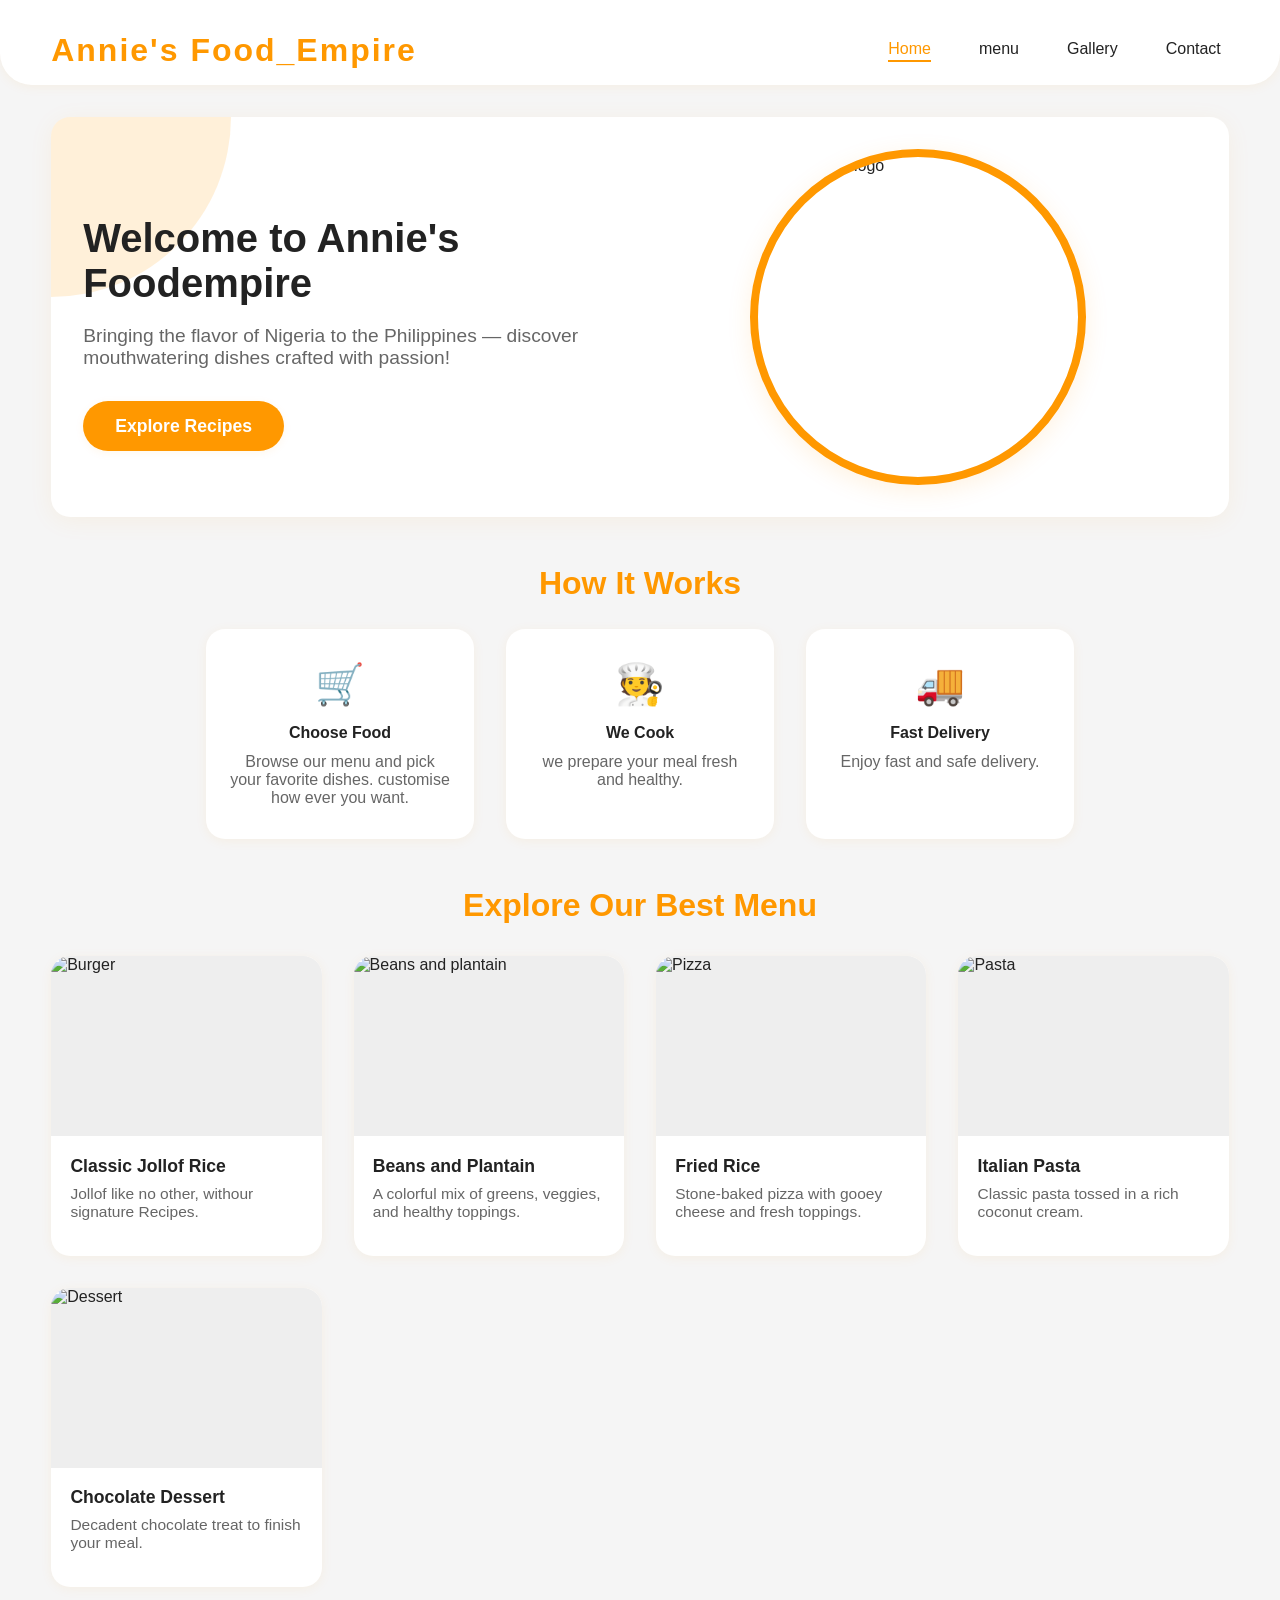
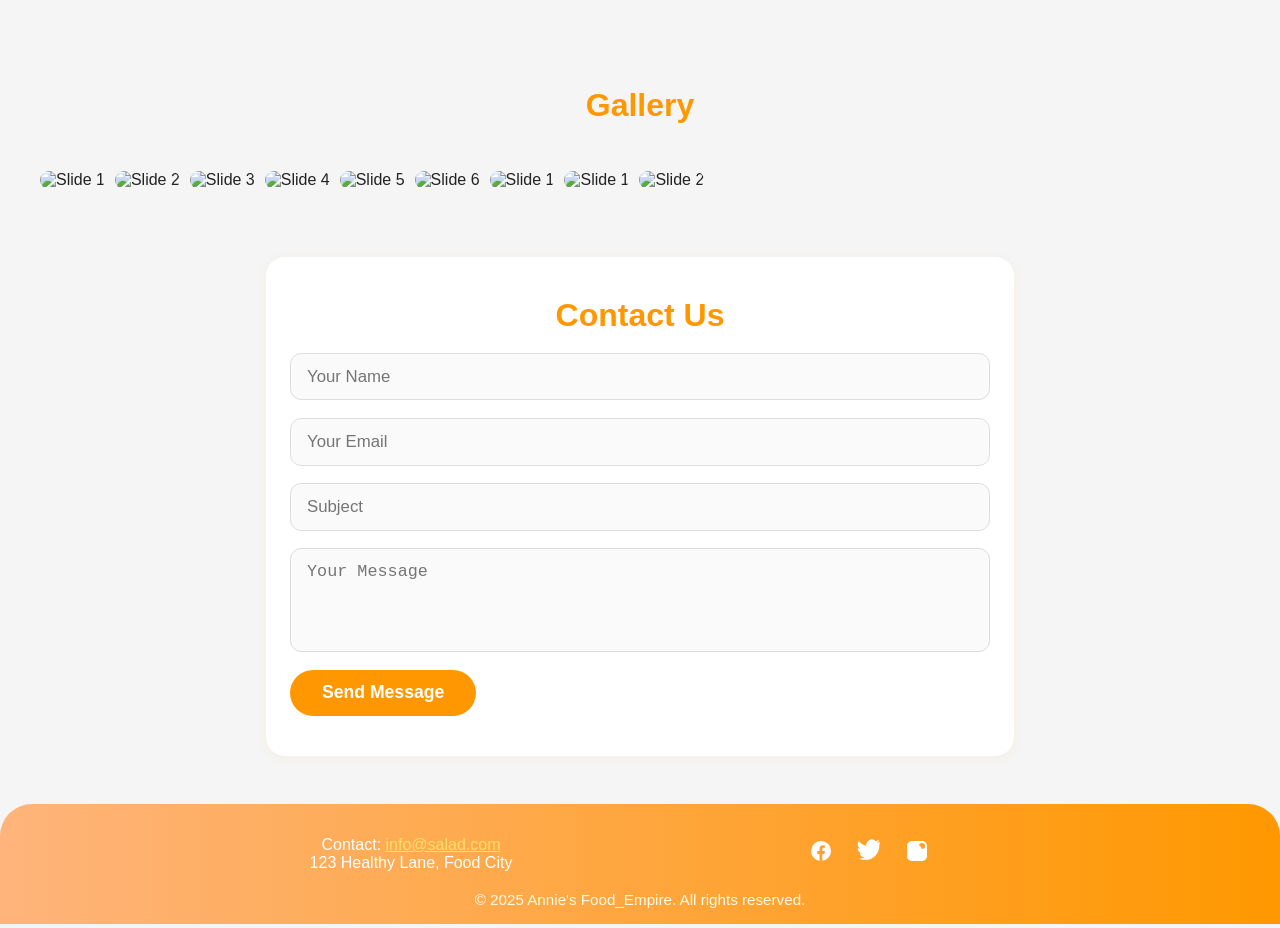
==== index.html @ bdb3d62c "Update and rename Anny.html to index.html" ====
<!DOCTYPE html>
<html lang="en">
<head>
  <meta charset="UTF-8" />
  <meta name="viewport" content="width=device-width, initial-scale=1" />
  <title>Annie's food_Empire</title>
  <link rel="stylesheet" href="Anny.css">
  <link rel="icon" href="../../Assets/Images/food-logo.png">
</head>
<body>
  <header>
    <div class="logo" >Annie's Food_Empire</div>
    <nav>
      <a href="#home" class="active">Home</a>
      <a href="#menu">menu</a>
      <a href="#gallery">Gallery</a>
      <a href="#contact">Contact</a>
    </nav>
  </header>
  <section class="hero" id="home">
    <div class="decor"></div>
    <div class="hero-text">
      <h1>Welcome to Annie's Foodempire</h1>
      <p>Bringing the flavor of Nigeria to the Philippines — discover mouthwatering dishes crafted with passion!</p>
      <button class="hero-btn" id="orderNowBtn">Explore Recipes</button>
    </div>
    <div class="hero-img">
      <img src="../../../../Pictures/Anny-hero.jpg" alt="Annie'food logo" />
    </div>
  </section>


  <!-- How it works -->
  <section class="steps-section" id="how">
    <div class="steps-title">How It Works</div>
    <div class="steps">
      <div class="step">
        <div class="step-icon">🛒</div>
        <div class="step-title">Choose Food</div>
        <div class="step-desc">Browse our menu and pick your favorite dishes. customise how ever you want.</div>
      </div>
      <div class="step">
        <div class="step-icon">🧑‍🍳</div>
        <div class="step-title">We Cook</div>
        <div class="step-desc">we prepare your meal fresh and healthy.</div>
      </div>
      <div class="step">
        <div class="step-icon">🚚</div>
        <div class="step-title">Fast Delivery</div>
        <div class="step-desc">Enjoy fast and safe delivery.</div>
      </div>
    </div>
  </section>
  <!-- how it works end -->

  <!-- Menu -->
  <section class="menu-section" id="menu">
    <div class="menu-title">Explore Our Best Menu</div>
    <div class="menu-grid">
      <div class="menu-card">
        <img class="menu-img" src="../../../../Pictures/rice.jpg" alt="Burger" />
        <div class="menu-content">
          <div class="menu-name">Classic Jollof Rice</div>
          <div class="menu-desc">Jollof like no other, withour signature Recipes.</div>
        </div>
      </div>
      <div class="menu-card">
        <img class="menu-img" src="../../../../Pictures/beans.jpg" alt="Beans and plantain" />
        <div class="menu-content">
          <div class="menu-name">Beans and Plantain</div>
          <div class="menu-desc">A colorful mix of greens, veggies, and healthy toppings.</div>
        </div>
      </div>
      <div class="menu-card">
        <img class="menu-img" src="../../../../Pictures/fried-rice.jpg" alt="Pizza" />
        <div class="menu-content">
          <div class="menu-name">Fried Rice</div>
          <div class="menu-desc">Stone-baked pizza with gooey cheese and fresh toppings.</div>
        </div>
      </div>
      <div class="menu-card">
        <img class="menu-img" src="../../../../Pictures/spag.jpg" alt="Pasta" />
        <div class="menu-content">
          <div class="menu-name">Italian Pasta</div>
          <div class="menu-desc">Classic pasta tossed in a rich coconut cream.</div>
        </div>
      </div>
      <div class="menu-card">
        <img class="menu-img" src="../../../../Pictures/cake.jpg" alt="Dessert" />
        <div class="menu-content">
          <div class="menu-name">Chocolate Dessert</div>
          <div class="menu-desc">Decadent chocolate treat to finish your meal.</div>
        </div>
      </div>
    </div>
  </section>
  <!-- Menu Ends -->

   <!-- Gallery -->
<section id="gallery" class="gallery1"> 
  <h2>Gallery</h2>  
    <div class="gallery-section">
      <div class="gallery-container">
        <div class="gallery-track">
          <div class="slide2"><img src="../../../../Pictures/fried-rice.jpg" alt="Slide 1" /></div>
          <div class="slide2"><img src="../../../../Pictures/spag.jpg" alt="Slide 2" /></div>
          <div class="slide2"><img src="../../../../Pictures/beans.jpg" alt="Slide 3" /></div>
          <div class="slide2"><img src="../../../../Pictures/spag2.jpg" alt="Slide 4" /></div>
          <div class="slide2"><img src="../../../../Pictures/rice.jpg" alt="Slide 5" /></div>
          <div class="slide2"><img src="../../../../Pictures/cake.jpg" alt="Slide 6" /></div>
          <div class="slide2"><img src="../../../../Pictures/rice2.jpg" alt="Slide 1" /></div>
          <div class="slide2"><img src="../../../../Pictures/fried-rice.jpg" alt="Slide 1" /></div>
          <div class="slide2"><img src="../../../../Pictures/spag.jpg" alt="Slide 2" /></div>
        </div>
      </div> 
    </div>
</section>
<!-- Gallery Ends -->

  <!-- Contact -->
  <section class="contact-section" id="contact">
    <div class="contact-title">Contact Us</div>
    <form class="contact-form" id="contactForm">
      <input type="text" name="name" placeholder="Your Name" required />
      <input type="email" name="email" placeholder="Your Email" required />
      <input type="text" name="subject" placeholder="Subject" required />
      <textarea name="message" placeholder="Your Message" rows="4" required></textarea>
      <button type="submit">Send Message</button>
      <div class="contact-success" id="contactSuccess">Thank you! Your message has been sent.</div>
    </form>
  </section>
  <!-- contact Ends -->

  <!-- Footer -->
  <footer>
    <div class="footer-container">
      <div class="footer-info">
        <div>Contact: <a href="mailto:info@salad.com" style="color:#ffe066;text-decoration:underline;">info@salad.com</a></div>
        <div>123 Healthy Lane, Food City</div>
      </div>
      <div class="footer-social">
        <a href="#" aria-label="Facebook">
          <svg width="24" height="24" fill="currentColor"><path d="M22 12a10 10 0 1 0-11.5 9.87v-6.98h-2.3v-2.9h2.3v-2.2c0-2.27 1.35-3.53 3.42-3.53.99 0 2.02.18 2.02.18v2.22h-1.14c-1.12 0-1.47.7-1.47 1.42v1.9h2.5l-.4 2.9h-2.1v6.98A10 10 0 0 0 22 12z"/></svg>
        </a>
        <a href="#" aria-label="Twitter">
          <svg width="24" height="24" fill="currentColor"><path d="M23 3a10.9 10.9 0 0 1-3.14.86 5.48 5.48 0 0 0 2.4-3.02 10.8 10.8 0 0 1-3.44 1.3 5.42 5.42 0 0 0-9.3 4.94A15.37 15.37 0 0 1 1.64 2.16 5.42 5.42 0 0 0 3.17 9.7a5.39 5.39 0 0 1-2.45-.68v.07a5.42 5.42 0 0 0 4.35 5.31 5.5 5.5 0 0 1-2.44.09 5.43 5.43 0 0 0 5.07 3.76A10.87 10.87 0 0 1 1 19.54 15.35 15.35 0 0 0 8.29 21c9.05 0 14-7.5 14-14v-.64A10.06 10.06 0 0 0 23 3z"/></svg>
        </a>
        <a href="#" aria-label="Instagram">
          <svg width="24" height="24" fill="currentColor"><path d="M7 2C4.243 2 2 4.243 2 7v10c0 2.757 2.243 5 5 5h10c2.757 0 5-2.243 5-5V7c0-2.757-2.243-5-5-5H7zm10 2a3 3 0 1 1 0 6 3 3 0 0 1 0-6zm-5 2a5 5 0 1 0 0 10 5 5 0 0 0 0-10zm0 2a3 3 0 1 1 0 6 3 3 0 0 1 0-6z"/></svg>
        </a>
      </div>
    </div>
    <div class="footer-copyright">
      &copy; 2025 Annie's Food_Empire. All rights reserved.
    </div>
  </footer>
  <!-- Footer Ends -->
  <button id="scrollTopBtn" title="Scroll to Top">&#8679;</button>
  <script>
    // Smooth scroll for nav links
    document.querySelectorAll('nav a').forEach(link => {
      link.addEventListener('click', function(e) {
        const href = link.getAttribute('href');
        if (href.startsWith('#')) {
          e.preventDefault();
          document.querySelectorAll('nav a').forEach(a => a.classList.remove('active'));
          link.classList.add('active');
          const target = document.querySelector(href);
          if (target) {
            target.scrollIntoView({ behavior: 'smooth' });
          }
        }
      });
    });
    // Hero button scroll to menu
    document.getElementById('orderNowBtn').addEventListener('click', function() {
      document.getElementById('menu').scrollIntoView({ behavior: 'smooth' });
    });
    // Contact form interactivity
    document.getElementById('contactForm').addEventListener('submit', function(e) {
      e.preventDefault();
      document.getElementById('contactSuccess').style.display = 'block';
      setTimeout(() => {
        document.getElementById('contactSuccess').style.display = 'none';
        document.getElementById('contactForm').reset();
      }, 3000);
    });
    // Scroll to top button
    const scrollBtn = document.getElementById('scrollTopBtn');
    window.addEventListener('scroll', function() {
      if (window.scrollY > 400) {
        scrollBtn.style.display = 'block';
      } else {
        scrollBtn.style.display = 'none';
      }
    });
    scrollBtn.addEventListener('click', function() {
      window.scrollTo({ top: 0, behavior: 'smooth' });
    });
  </script>
</body>
</html>
---- Anny.css ----
:root {
      --primary: #ff9800;
      --secondary: #fff;
      --accent: #f5f5f5;
      --text: #222;
      --radius: 1.2rem;
      --shadow: 0 2px 12px rgba(255,152,0,0.07);
    }
    body {
      margin: 0;
      font-family: 'Segoe UI', Arial, sans-serif;
      background: var(--accent);
      color: var(--text);
    }
    header {
      background: var(--secondary);
      display: flex;
      align-items: center;
      justify-content: space-between;
      padding: 2rem 4vw 1rem 4vw;
      border-bottom-left-radius: 2rem;
      border-bottom-right-radius: 2rem;
      box-shadow: var(--shadow);
      position: sticky;
      top: 0;
      z-index: 10;
    }
    .logo {
      font-size: 2rem;
      font-weight: bold;
      color: var(--primary);
      letter-spacing: 2px;
    }
    nav {
      display: flex;
      gap: 2rem;
    }
    nav a {
      text-decoration: none;
      color: var(--text);
      font-weight: 500;
      transition: color 0.2s;
      position: relative;
      padding: 0.2rem 0.5rem;
    }
    nav a:after {
      content: '';
      display: block;
      height: 2px;
      background: var(--primary);
      width: 0;
      transition: width 0.3s;
      margin-top: 2px;
    }
    nav a:hover,
    nav a.active {
      color: var(--primary);
    }
    nav a:hover:after,
    nav a.active:after {
      width: 100%;
    }
    .hero {
      display: flex;
      flex-wrap: wrap;
      align-items: center;
      justify-content: space-between;
      background: var(--secondary);
      margin: 2rem 4vw;
      border-radius: var(--radius);
      box-shadow: 0 4px 24px rgba(255,152,0,0.07);
      padding: 2rem;
      position: relative;
      overflow: hidden;
    }
    .hero-text {
      flex: 1 1 320px;
      z-index: 1;
    }
    .hero-text h1 {
      font-size: 2.5rem;
      margin-bottom: 1rem;
      font-weight: bold;
    }
    .hero-text p {
      font-size: 1.2rem;
      margin-bottom: 2rem;
      color: #666;
    }
    .hero-btn {
      background: var(--primary);
      color: var(--secondary);
      padding: 0.9rem 2rem;
      border: none;
      border-radius: 2rem;
      font-size: 1.1rem;
      font-weight: 600;
      cursor: pointer;
      box-shadow: 0 2px 8px rgba(255,152,0,0.08);
      transition: background 0.2s;
    }
    .hero-btn:hover {
      background: #e68900;
    }
    .hero-img {
      flex: 1 1 320px;
      display: flex;
      justify-content: center;
      align-items: center;
      position: relative;
      z-index: 1;
    }
    .hero-img img {
      width: 320px;
      height: 320px;
      object-fit: cover;
      border-radius: 50%;
      border: 8px solid var(--primary);
      box-shadow: 0 6px 24px rgba(255,152,0,0.12);
      background: #fff;
    }
    .decor {
      position: absolute;
      top: 0;
      left: 0;
      width: 180px;
      height: 180px;
      background: var(--primary);
      border-bottom-right-radius: 100%;
      z-index: 0;
      opacity: 0.15;
    }
    /* How It Works */
    .steps-section {
      margin: 3rem 4vw 2rem 4vw;
      text-align: center;
    }
    .steps-title {
      font-size: 2rem;
      margin-bottom: 1.7rem;
      color: var(--primary);
      font-weight: 700;
    }
    .steps {
      display: flex;
      justify-content: center;
      gap: 2rem;
      flex-wrap: wrap;
    }
    .step {
      background: var(--secondary);
      border-radius: var(--radius);
      box-shadow: var(--shadow);
      padding: 2rem 1.5rem;
      width: 220px;
      min-width: 180px;
      display: flex;
      flex-direction: column;
      align-items: center;
      transition: transform 0.2s;
    }
    .step:hover {
      transform: translateY(-8px) scale(1.04);
      box-shadow: 0 6px 24px rgba(255,152,0,0.18);
    }
    .step-icon {
      font-size: 2.5rem;
      color: var(--primary);
      margin-bottom: 1rem;
    }
    .step-title {
      font-weight: 600;
      margin-bottom: 0.7rem;
    }
    .step-desc {
      color: #666;
      font-size: 1rem;
    }
    /* Menu Section */
    .menu-section {
      margin: 3rem 4vw;
    }
    .menu-title {
      font-size: 2rem;
      color: var(--primary);
      font-weight: 700;
      margin-bottom: 2rem;
      text-align: center;
    }
    .menu-grid {
      display: grid;
      grid-template-columns: repeat(auto-fit, minmax(240px, 1fr));
      gap: 2rem;
    }
    .menu-card {
      background: var(--secondary);
      border-radius: var(--radius);
      box-shadow: var(--shadow);
      overflow: hidden;
      display: flex;
      flex-direction: column;
      transition: transform 0.2s, box-shadow 0.2s;
      cursor: pointer;
      position: relative;
    }
    .menu-card:hover {
      transform: translateY(-8px) scale(1.03);
      box-shadow: 0 6px 32px rgba(255,152,0,0.18);
    }
    .menu-img {
      width: 100%;
      height: 180px;
      object-fit: cover;
      background: #eee;
      transition: filter 0.3s;
    }
    .menu-card:hover .menu-img {
      filter: brightness(0.92) saturate(1.2);
    }
    .menu-content {
      padding: 1.2rem;
      flex: 1;
      display: flex;
      flex-direction: column;
      justify-content: space-between;
    }
    .menu-name {
      font-weight: 600;
      margin-bottom: 0.5rem;
      font-size: 1.1rem;
    }
    .menu-desc {
      color: #666;
      font-size: 0.97rem;
      margin-bottom: 1rem;
    }
    /* Gallery */

.gallery1{
  margin-top: 100px;
}
.gallery1 h2 {
  text-align: center;
  font-weight: 600px;
  font-size: 2em;
  color: var(--primary);
}
.gallery-section {
  width: 100%;
  display: flex;
  justify-content: center;
  padding: 20px;
  box-sizing: border-box;
}

.gallery-container {
  width: 1200px;
  max-width: 100%;
  overflow: hidden;
  position: relative;
}

.gallery-track {
  display: flex;
  width: max-content;
  animation: scroll 10s linear infinite;
  gap: 10px;
}

.slide2 {
  flex: 0 0 auto;
}

.slide2 img {
  width: 400px;
  height: 300px;
  object-fit: cover;
  border-radius: 10px;
}


@media (max-width: 1220px) {
  .slide2 img {
    width: 33.33vw;
  }
}

@media (max-width: 768px) {
  .slide2 img {
    width: 80vw;
  }
}


@keyframes scroll {
  0% {
    transform: translateX(0);
  }
  100% {
    transform: translateX(-1000px); 
  }
}


    /* Contact Section */
    .contact-section {
      margin: 3rem 4vw;
      background: var(--secondary);
      border-radius: var(--radius);
      box-shadow: var(--shadow);
      padding: 2.5rem 1.5rem;
      max-width: 700px;
      margin-left: auto;
      margin-right: auto;
    }
    .contact-title {
      font-size: 2rem;
      color: var(--primary);
      font-weight: 700;
      margin-bottom: 1.2rem;
      text-align: center;
    }
    .contact-form {
      display: flex;
      flex-direction: column;
      gap: 1.1rem;
    }
    .contact-form input,
    .contact-form textarea {
      padding: 0.8rem 1rem;
      border: 1px solid #ddd;
      border-radius: 0.7rem;
      font-size: 1.05rem;
      background: #fafafa;
      transition: border 0.2s;
      resize: none;
    }
    .contact-form input:focus,
    .contact-form textarea:focus {
      outline: none;
      border: 1.5px solid var(--primary);
      background: #fff;
    }
    .contact-form button {
      background: var(--primary);
      color: var(--secondary);
      border: none;
      border-radius: 2rem;
      padding: 0.8rem 2rem;
      font-size: 1.1rem;
      font-weight: 600;
      cursor: pointer;
      align-self: flex-start;
      transition: background 0.2s;
    }
    .contact-form button:hover {
      background: #e68900;
    }
    .contact-success {
      color: #388e3c;
      background: #e8f5e9;
      border-radius: 0.6rem;
      padding: 0.7rem 1rem;
      margin-top: 0.5rem;
      display: none;
    }
    /* Footer */
    footer {
      background: linear-gradient(90deg, #feb47b, #ff9800);
      color: white;
      padding: 2rem 1rem 1rem 1rem;
      text-align: center;
      border-top-left-radius: 2rem;
      border-top-right-radius: 2rem;
      margin-top: 3rem;
    }
    .footer-container {
      max-width: 900px;
      margin: 0 auto;
      display: flex;
      flex-wrap: wrap;
      justify-content: space-between;
      align-items: center;
      gap: 1rem;
    }
    .footer-info {
      flex: 1 1 300px;
      font-size: 1rem;
    }
    .footer-social {
      flex: 1 1 300px;
      display: flex;
      justify-content: center;
      gap: 1.5rem;
    }
    .footer-social a {
      color: white;
      font-size: 1.7rem;
      transition: color 0.3s;
      text-decoration: none;
      display: inline-block;
    }
    .footer-social a:hover,
    .footer-social a:focus {
      color: #ffe066;
    }
    .footer-copyright {
      margin-top: 1.2rem;
      font-size: 0.95rem;
      color: #fffbe7;
    }
    /* Scroll to top button */
    #scrollTopBtn {
      display: none;
      position: fixed;
      bottom: 32px;
      right: 32px;
      z-index: 100;
      background: var(--primary);
      color: #fff;
      border: none;
      border-radius: 50%;
      width: 48px;
      height: 48px;
      font-size: 2rem;
      cursor: pointer;
      box-shadow: 0 2px 10px rgba(255,152,0,0.18);
      transition: background 0.2s;
    }
    #scrollTopBtn:hover {
      background: #e68900;
    }
    /* Responsive */
    @media (max-width: 900px) {
      .hero {
        flex-direction: column;
        gap: 2rem;
        padding: 2rem 1rem;
      }
      .hero-img img {
        width: 220px;
        height: 220px;
      }
      .steps {
        flex-direction: column;
        gap: 1.5rem;
      }
      .footer-container {
        flex-direction: column;
        gap: 1rem;
      }
    }
    @media (max-width: 600px) {
      header {
        flex-direction: column;
        gap: 1rem;
        padding: 1.5rem 1rem 1rem 1rem;
      }
      .menu-grid {
        grid-template-columns: 1fr;
      }
      .hero-text h1 {
        font-size: 2rem;
      }
      .steps-title, .menu-title, .contact-title {
        font-size: 1.3rem;
      }
    }
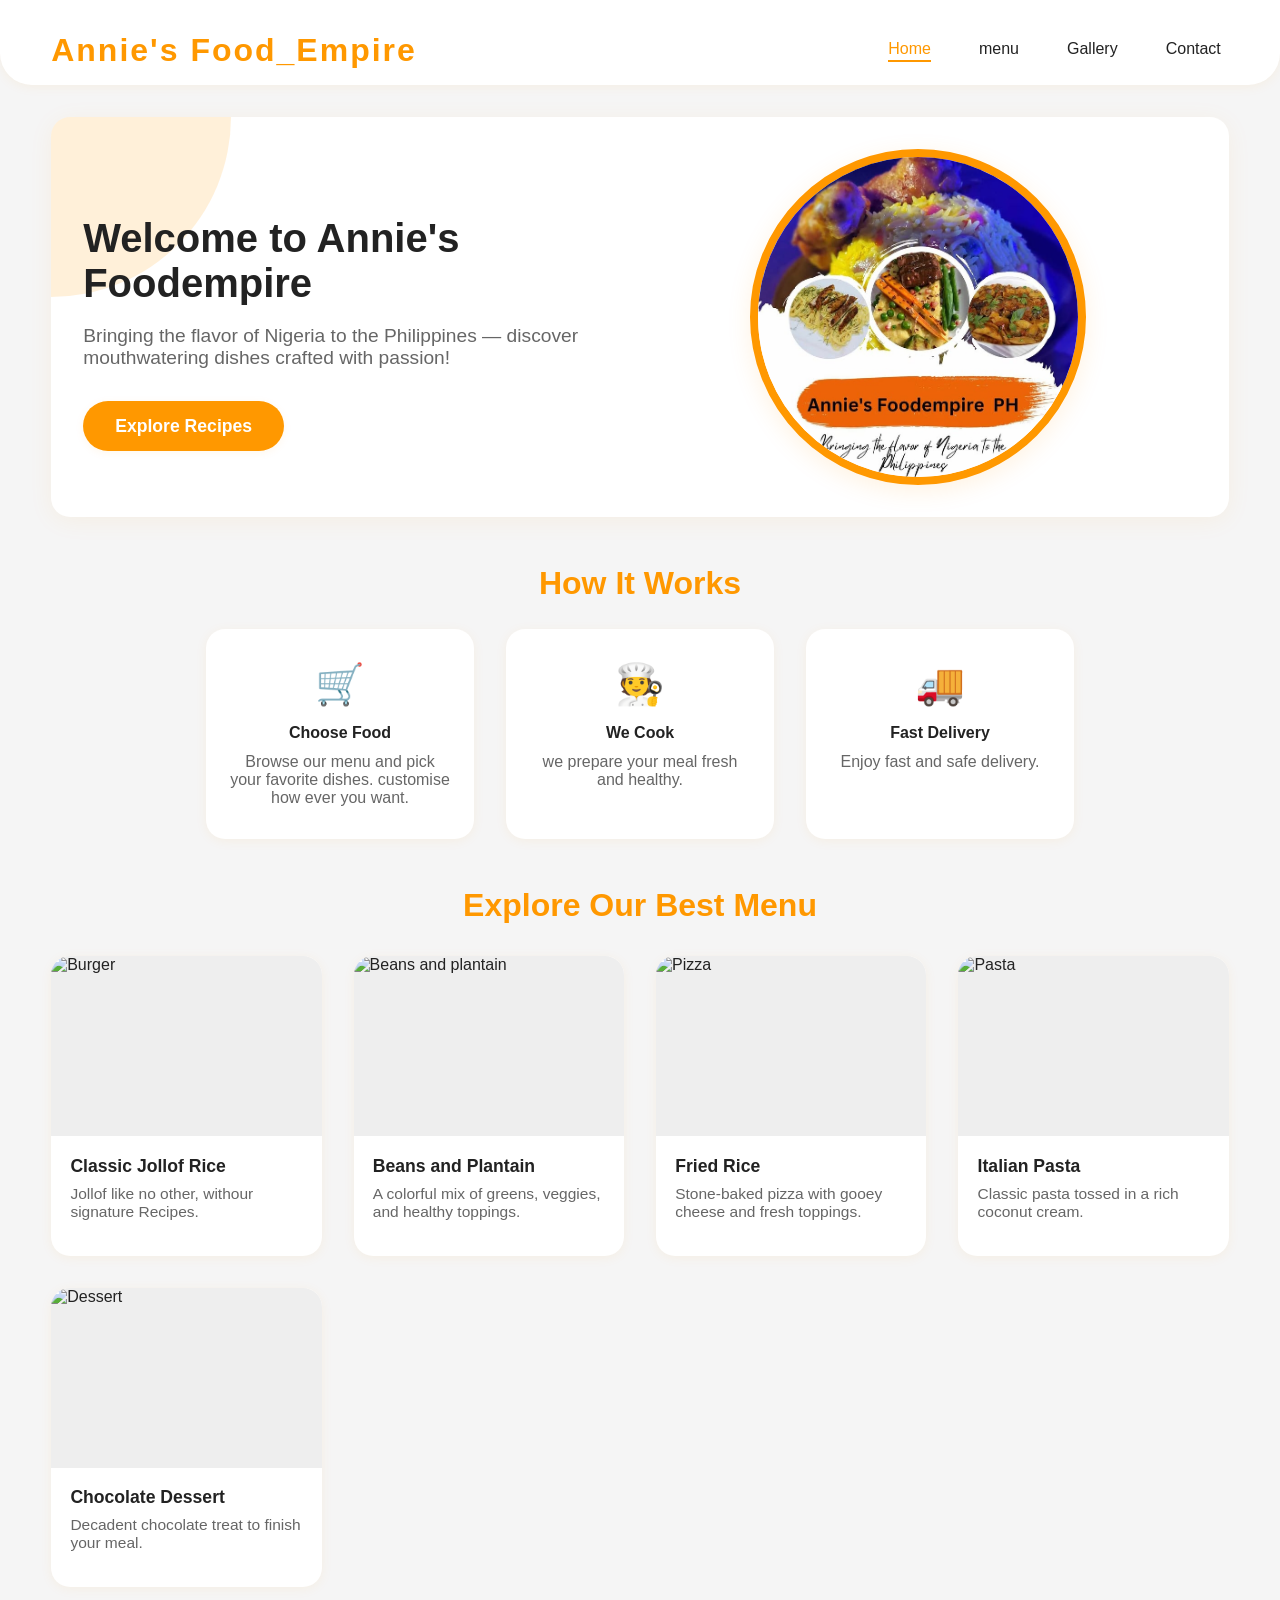
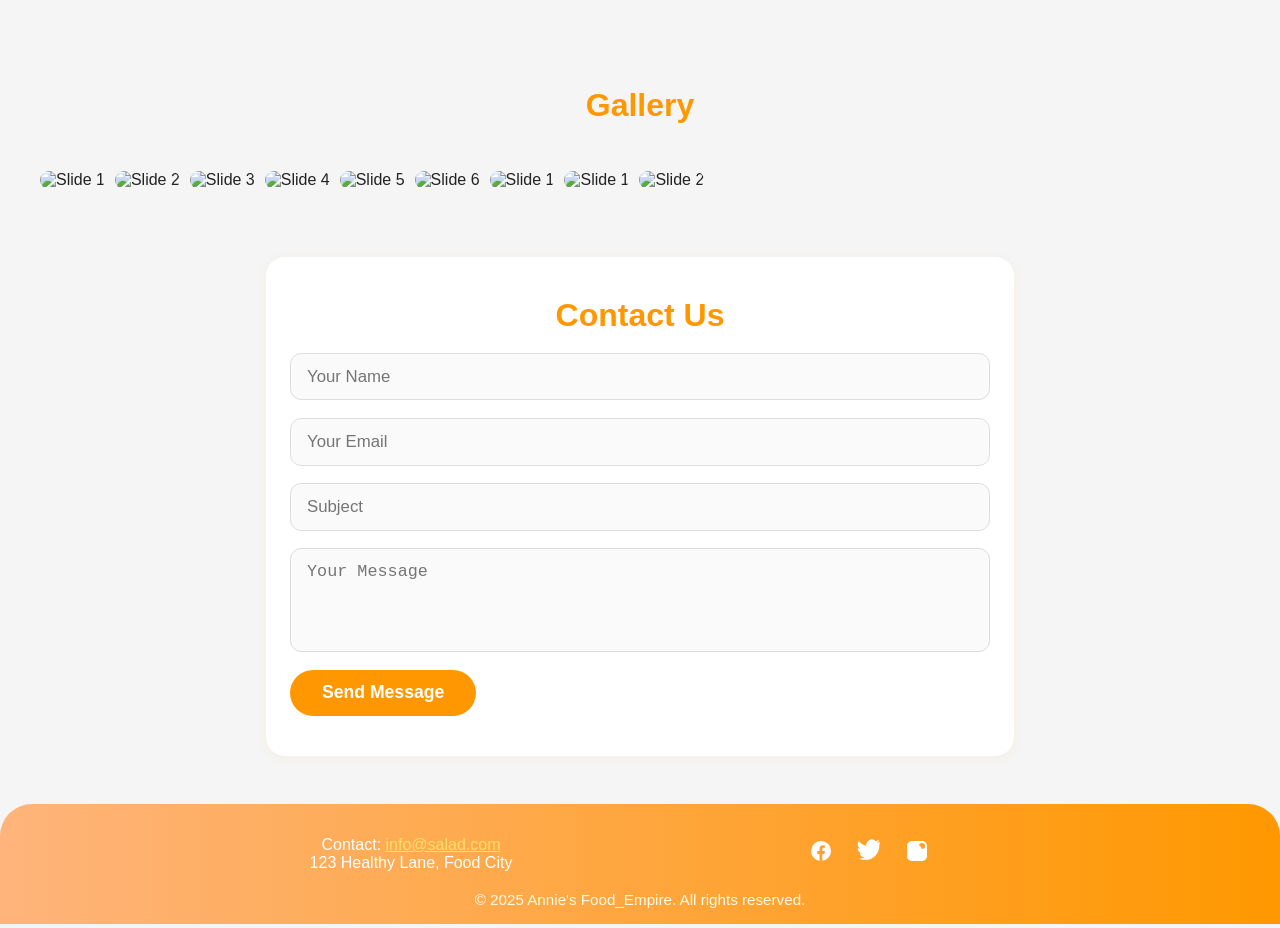
==== commit df5ee15b: "Update index.html" ====
--- a/index.html
+++ b/index.html
@@ -25,7 +25,7 @@
       <button class="hero-btn" id="orderNowBtn">Explore Recipes</button>
     </div>
     <div class="hero-img">
-      <img src="../../../../Pictures/Anny-hero.jpg" alt="Annie'food logo" />
+      <img src="./Anny-hero.jpg" alt="Annie'food logo" />
     </div>
   </section>
 
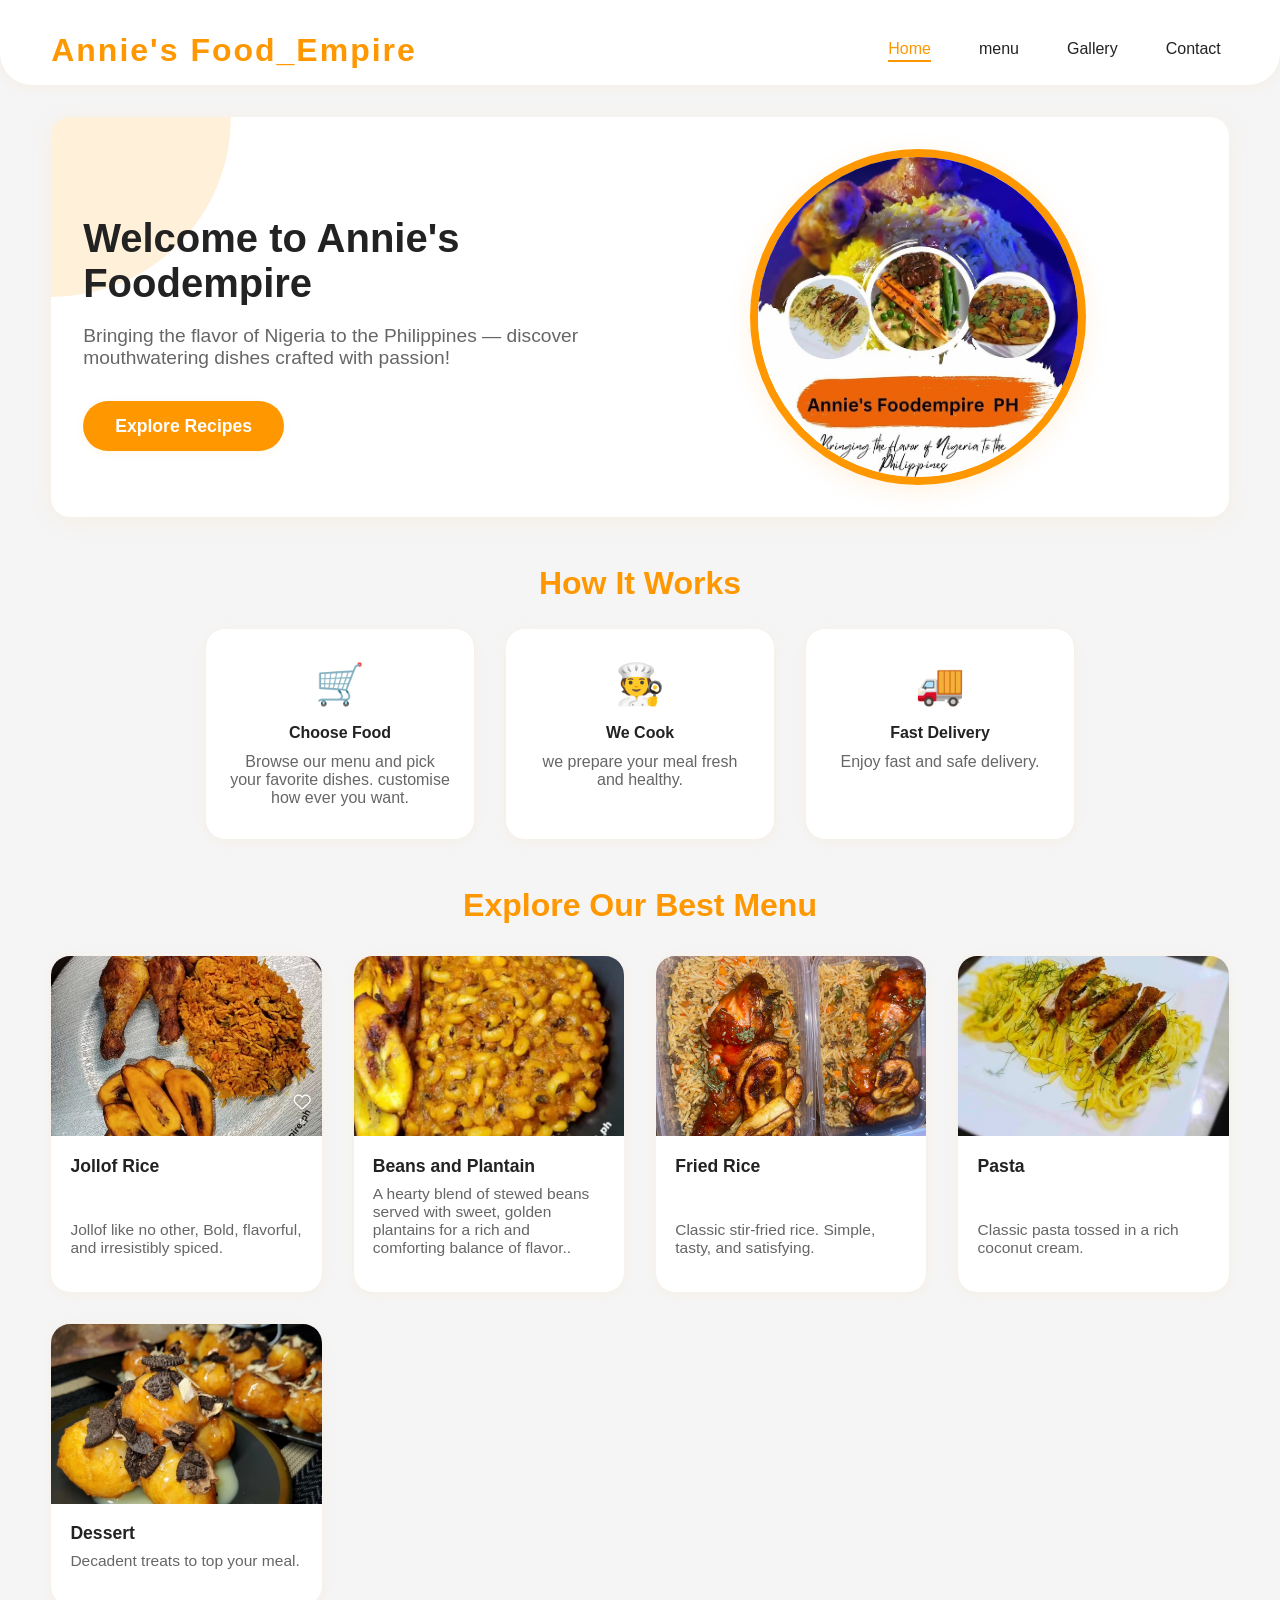
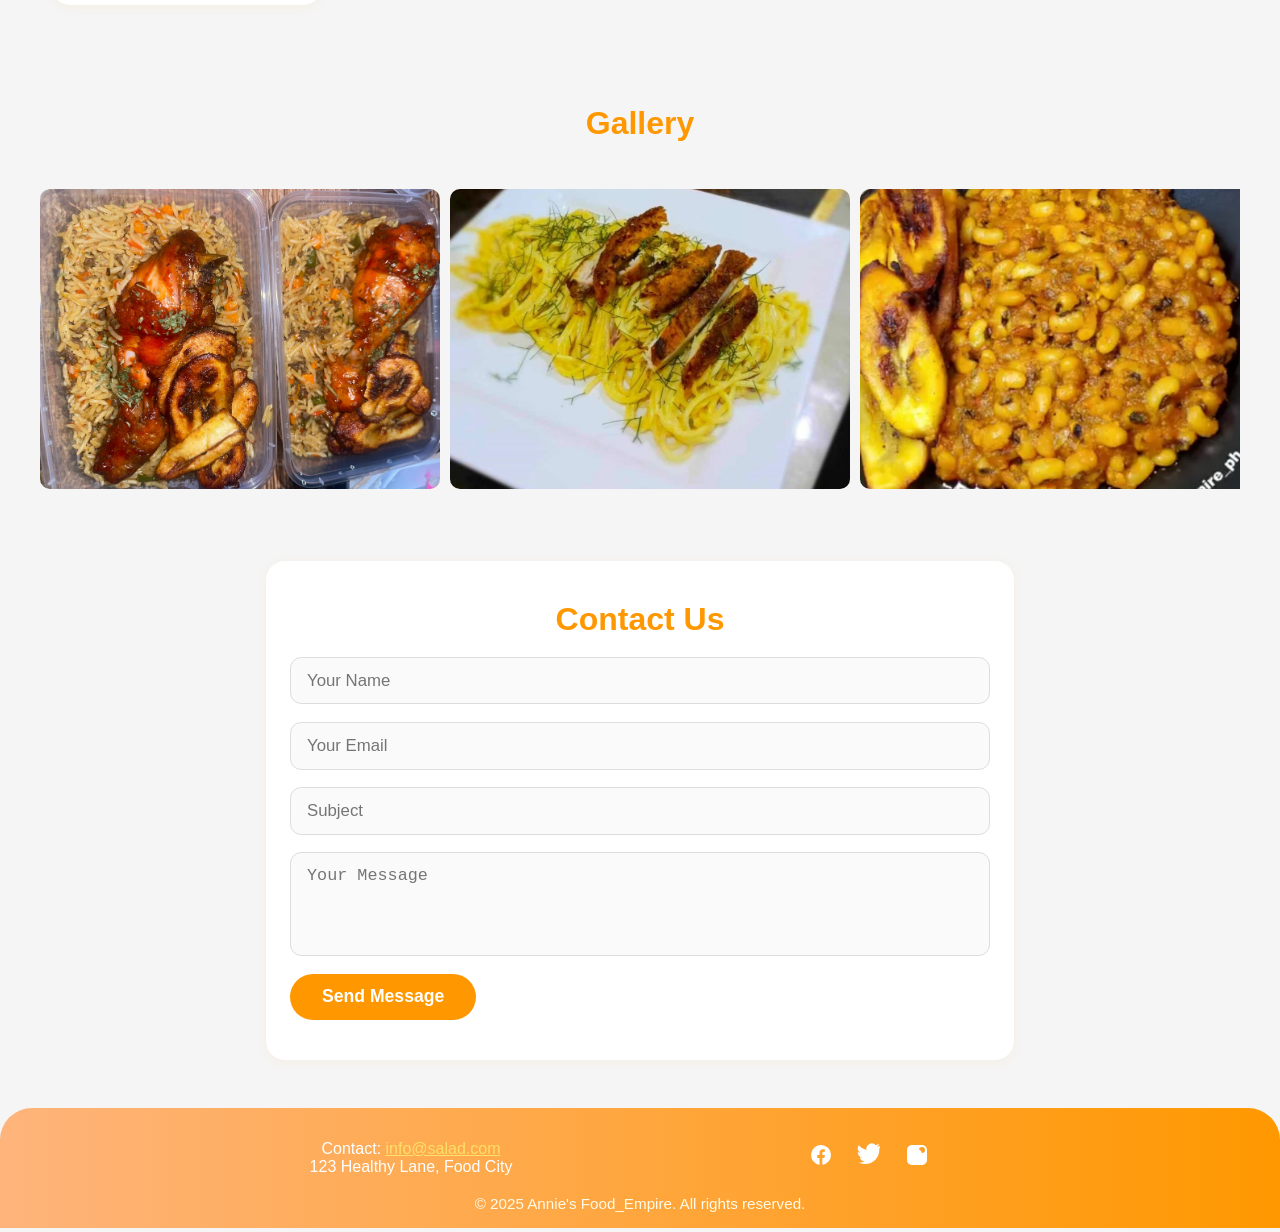
==== commit 3ebe20f6: "Update index.html" ====
--- a/index.html
+++ b/index.html
@@ -58,38 +58,38 @@
     <div class="menu-title">Explore Our Best Menu</div>
     <div class="menu-grid">
       <div class="menu-card">
-        <img class="menu-img" src="../../../../Pictures/rice.jpg" alt="Burger" />
-        <div class="menu-content">
-          <div class="menu-name">Classic Jollof Rice</div>
-          <div class="menu-desc">Jollof like no other, withour signature Recipes.</div>
-        </div>
-      </div>
-      <div class="menu-card">
-        <img class="menu-img" src="../../../../Pictures/beans.jpg" alt="Beans and plantain" />
+        <img class="menu-img" src="./rice.jpg" alt="Burger" />
+        <div class="menu-content">
+          <div class="menu-name">Jollof Rice</div>
+          <div class="menu-desc">Jollof like no other, Bold, flavorful, and irresistibly spiced.</div>
+        </div>
+      </div>
+      <div class="menu-card">
+        <img class="menu-img" src="./beans.jpg" alt="Beans and plantain" />
         <div class="menu-content">
           <div class="menu-name">Beans and Plantain</div>
-          <div class="menu-desc">A colorful mix of greens, veggies, and healthy toppings.</div>
-        </div>
-      </div>
-      <div class="menu-card">
-        <img class="menu-img" src="../../../../Pictures/fried-rice.jpg" alt="Pizza" />
+          <div class="menu-desc">A hearty blend of stewed beans served with sweet, golden plantains for a rich and comforting balance of flavor..</div>
+        </div>
+      </div>
+      <div class="menu-card">
+        <img class="menu-img" src="./fried-rice.jpg" alt="Pizza" />
         <div class="menu-content">
           <div class="menu-name">Fried Rice</div>
-          <div class="menu-desc">Stone-baked pizza with gooey cheese and fresh toppings.</div>
-        </div>
-      </div>
-      <div class="menu-card">
-        <img class="menu-img" src="../../../../Pictures/spag.jpg" alt="Pasta" />
-        <div class="menu-content">
-          <div class="menu-name">Italian Pasta</div>
+          <div class="menu-desc"> Classic stir-fried rice. Simple, tasty, and satisfying.</div>
+        </div>
+      </div>
+      <div class="menu-card">
+        <img class="menu-img" src="./spag.jpg" alt="Pasta" />
+        <div class="menu-content">
+          <div class="menu-name">Pasta</div>
           <div class="menu-desc">Classic pasta tossed in a rich coconut cream.</div>
         </div>
       </div>
       <div class="menu-card">
-        <img class="menu-img" src="../../../../Pictures/cake.jpg" alt="Dessert" />
-        <div class="menu-content">
-          <div class="menu-name">Chocolate Dessert</div>
-          <div class="menu-desc">Decadent chocolate treat to finish your meal.</div>
+        <img class="menu-img" src="./cake.jpg" alt="Dessert" />
+        <div class="menu-content">
+          <div class="menu-name">Dessert</div>
+          <div class="menu-desc">Decadent treats to top your meal.</div>
         </div>
       </div>
     </div>
@@ -102,15 +102,15 @@
     <div class="gallery-section">
       <div class="gallery-container">
         <div class="gallery-track">
-          <div class="slide2"><img src="../../../../Pictures/fried-rice.jpg" alt="Slide 1" /></div>
-          <div class="slide2"><img src="../../../../Pictures/spag.jpg" alt="Slide 2" /></div>
-          <div class="slide2"><img src="../../../../Pictures/beans.jpg" alt="Slide 3" /></div>
-          <div class="slide2"><img src="../../../../Pictures/spag2.jpg" alt="Slide 4" /></div>
-          <div class="slide2"><img src="../../../../Pictures/rice.jpg" alt="Slide 5" /></div>
-          <div class="slide2"><img src="../../../../Pictures/cake.jpg" alt="Slide 6" /></div>
-          <div class="slide2"><img src="../../../../Pictures/rice2.jpg" alt="Slide 1" /></div>
-          <div class="slide2"><img src="../../../../Pictures/fried-rice.jpg" alt="Slide 1" /></div>
-          <div class="slide2"><img src="../../../../Pictures/spag.jpg" alt="Slide 2" /></div>
+          <div class="slide2"><img src="./fried-rice.jpg" alt="Slide 1" /></div>
+          <div class="slide2"><img src="./spag.jpg" alt="Slide 2" /></div>
+          <div class="slide2"><img src="./beans.jpg" alt="Slide 3" /></div>
+          <div class="slide2"><img src="./spag2.jpg" alt="Slide 4" /></div>
+          <div class="slide2"><img src="./rice.jpg" alt="Slide 5" /></div>
+          <div class="slide2"><img src="./cake.jpg" alt="Slide 6" /></div>
+          <div class="slide2"><img src="./rice2.jpg" alt="Slide 1" /></div>
+          <div class="slide2"><img src="./fried-rice.jpg" alt="Slide 1" /></div>
+          <div class="slide2"><img src="./spag.jpg" alt="Slide 2" /></div>
         </div>
       </div> 
     </div>
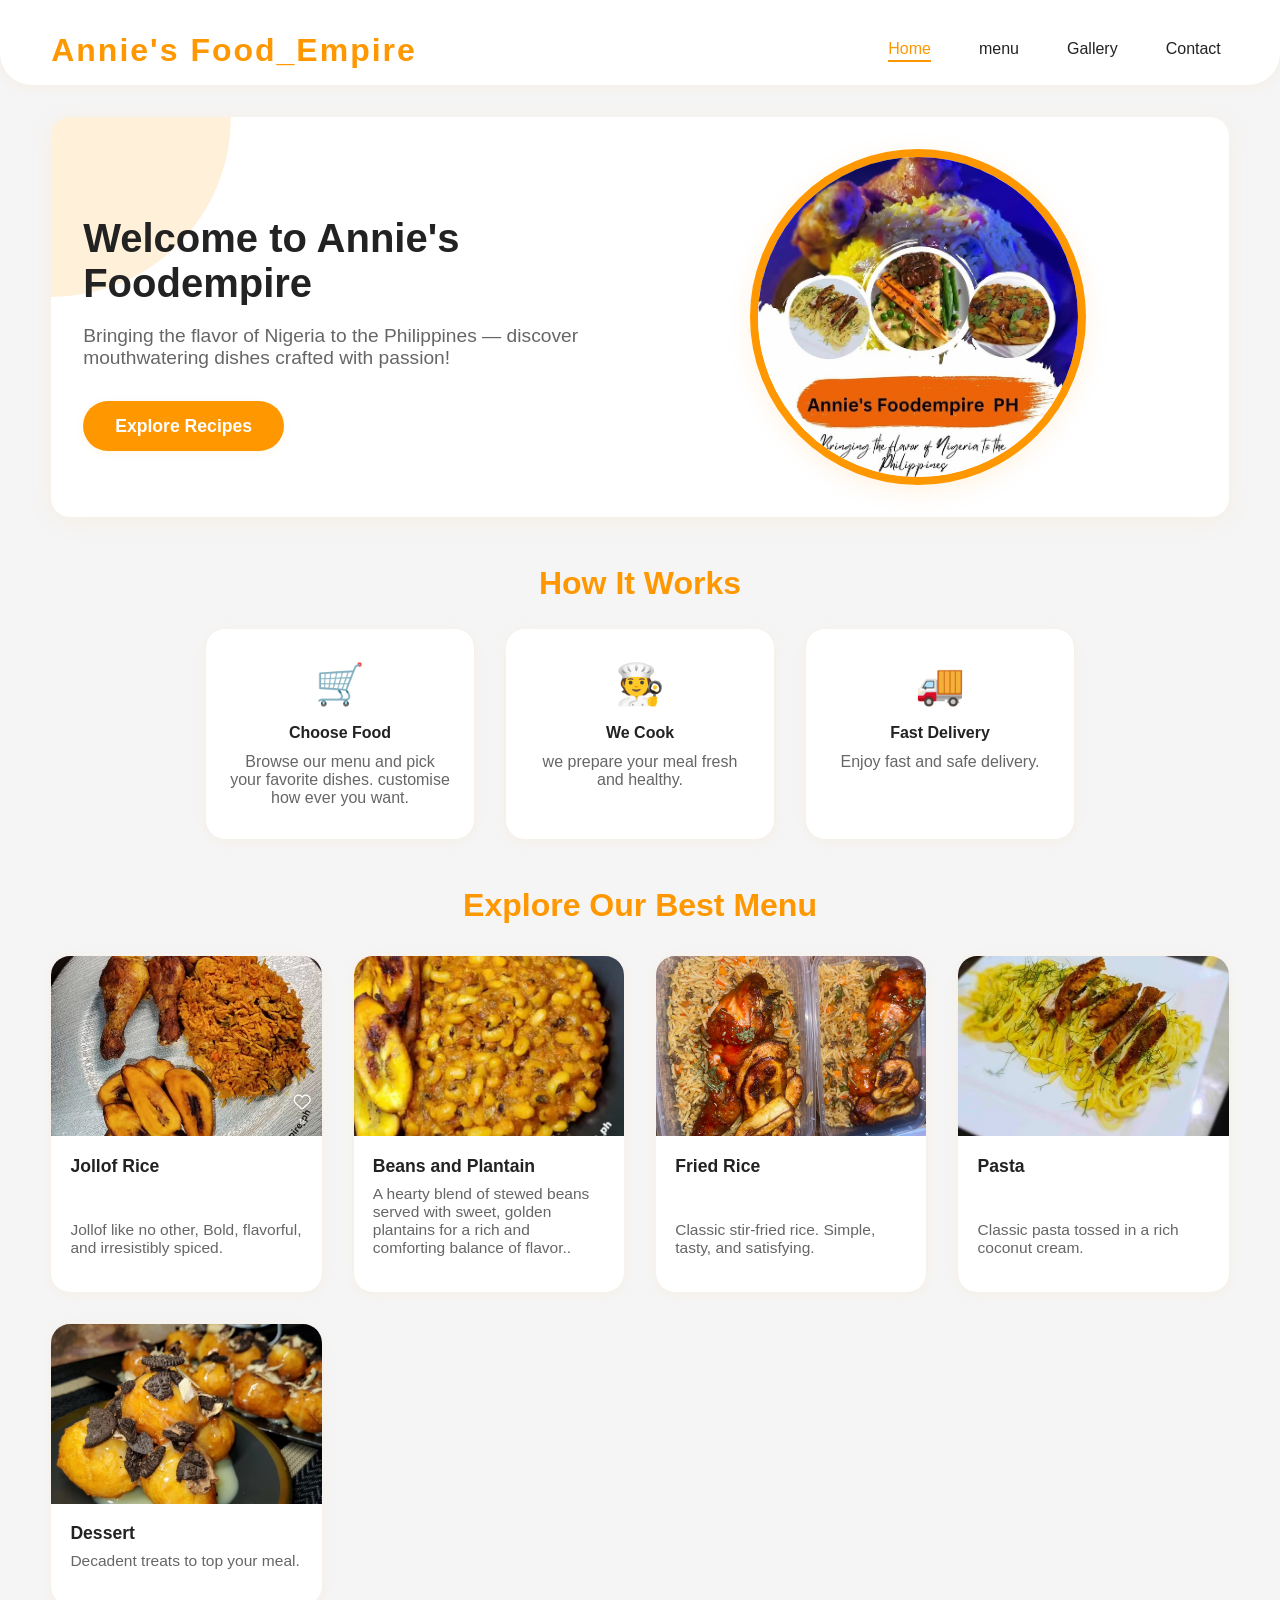
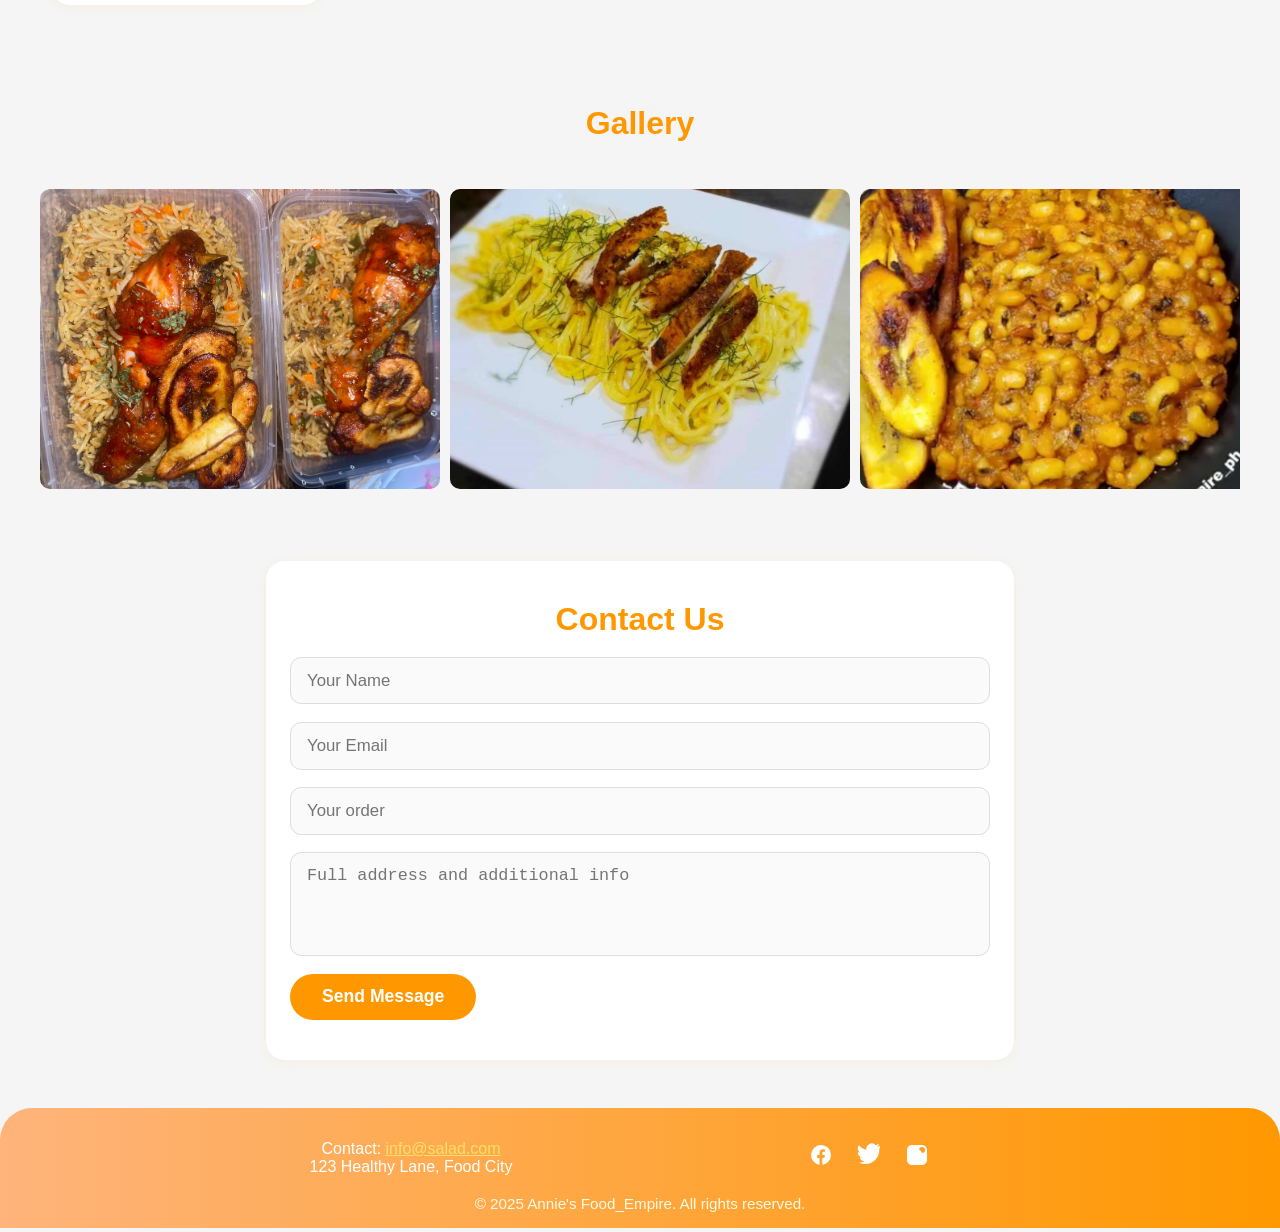
==== commit c8219eec: "Update index.html" ====
--- a/index.html
+++ b/index.html
@@ -123,8 +123,8 @@
     <form class="contact-form" id="contactForm">
       <input type="text" name="name" placeholder="Your Name" required />
       <input type="email" name="email" placeholder="Your Email" required />
-      <input type="text" name="subject" placeholder="Subject" required />
-      <textarea name="message" placeholder="Your Message" rows="4" required></textarea>
+      <input type="text" name="subject" placeholder="Your order" required />
+      <textarea name="message" placeholder="Full address and additional info" rows="4" required></textarea>
       <button type="submit">Send Message</button>
       <div class="contact-success" id="contactSuccess">Thank you! Your message has been sent.</div>
     </form>
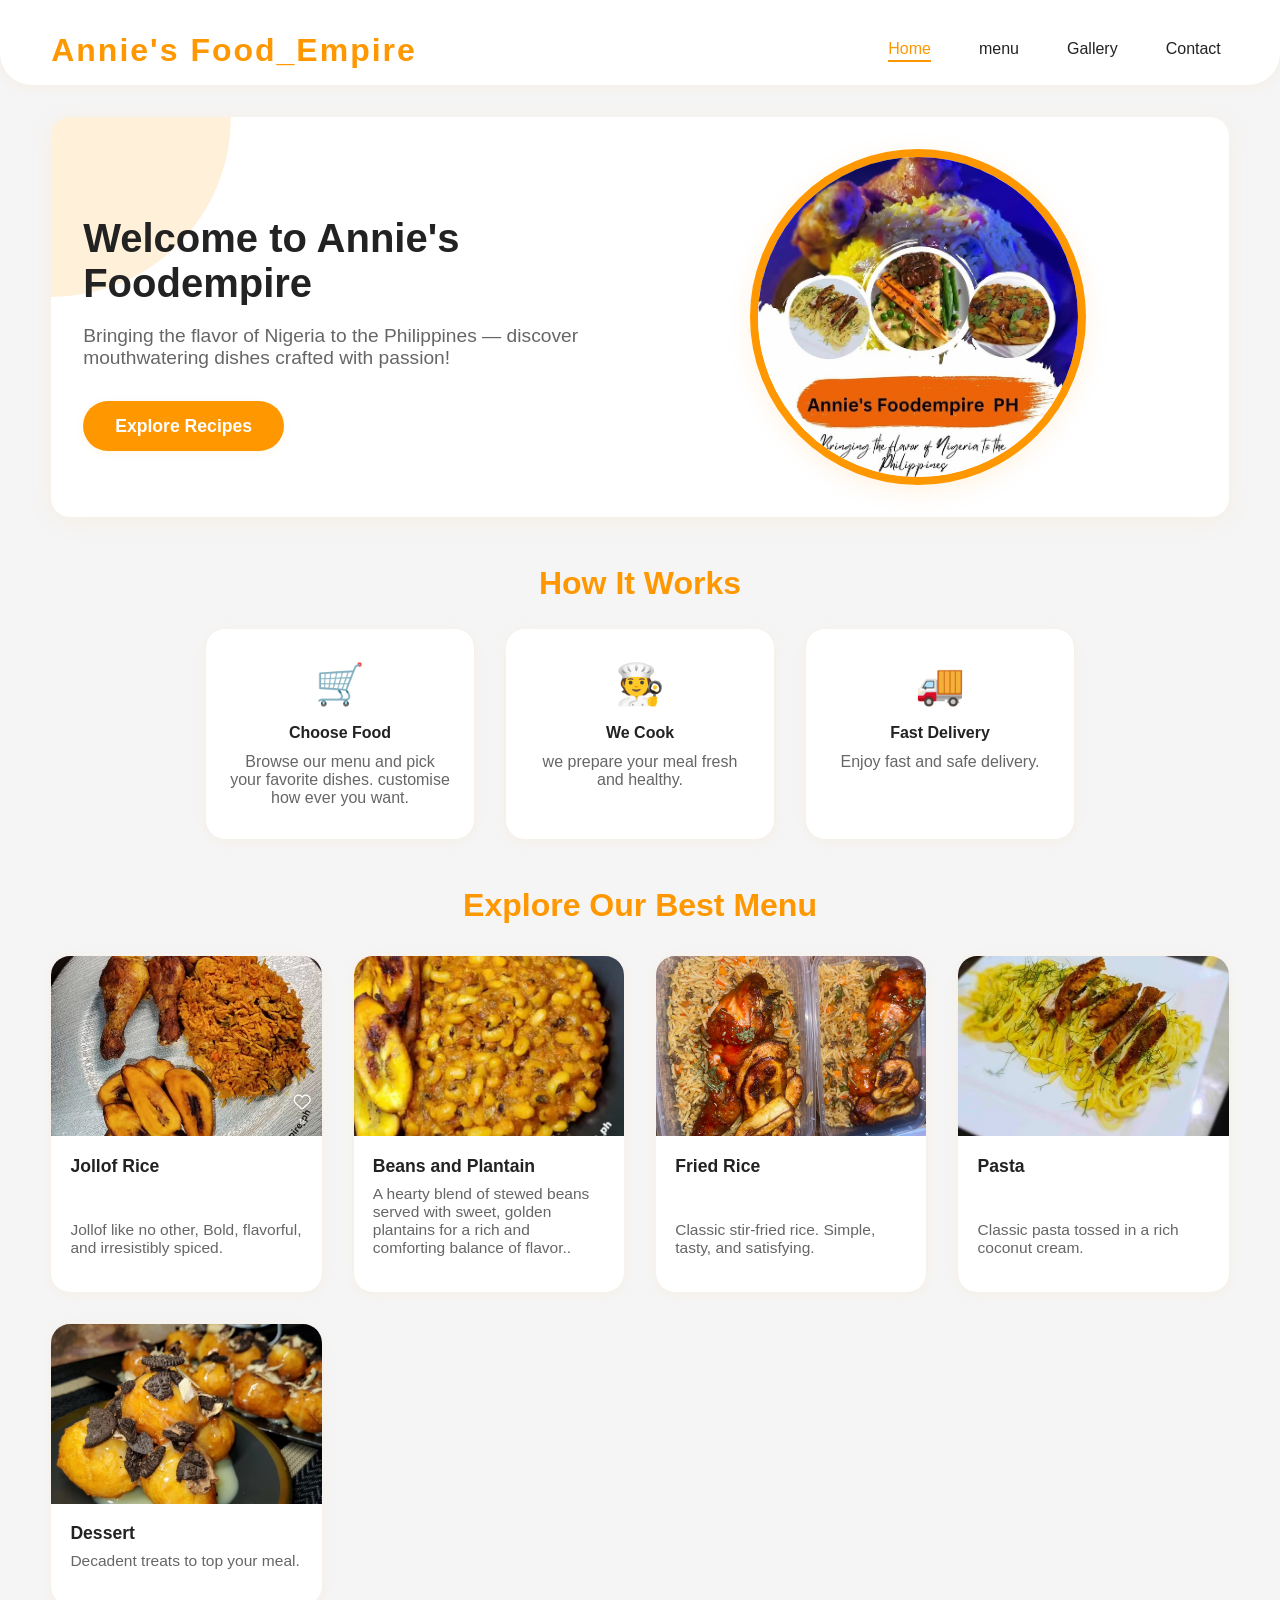
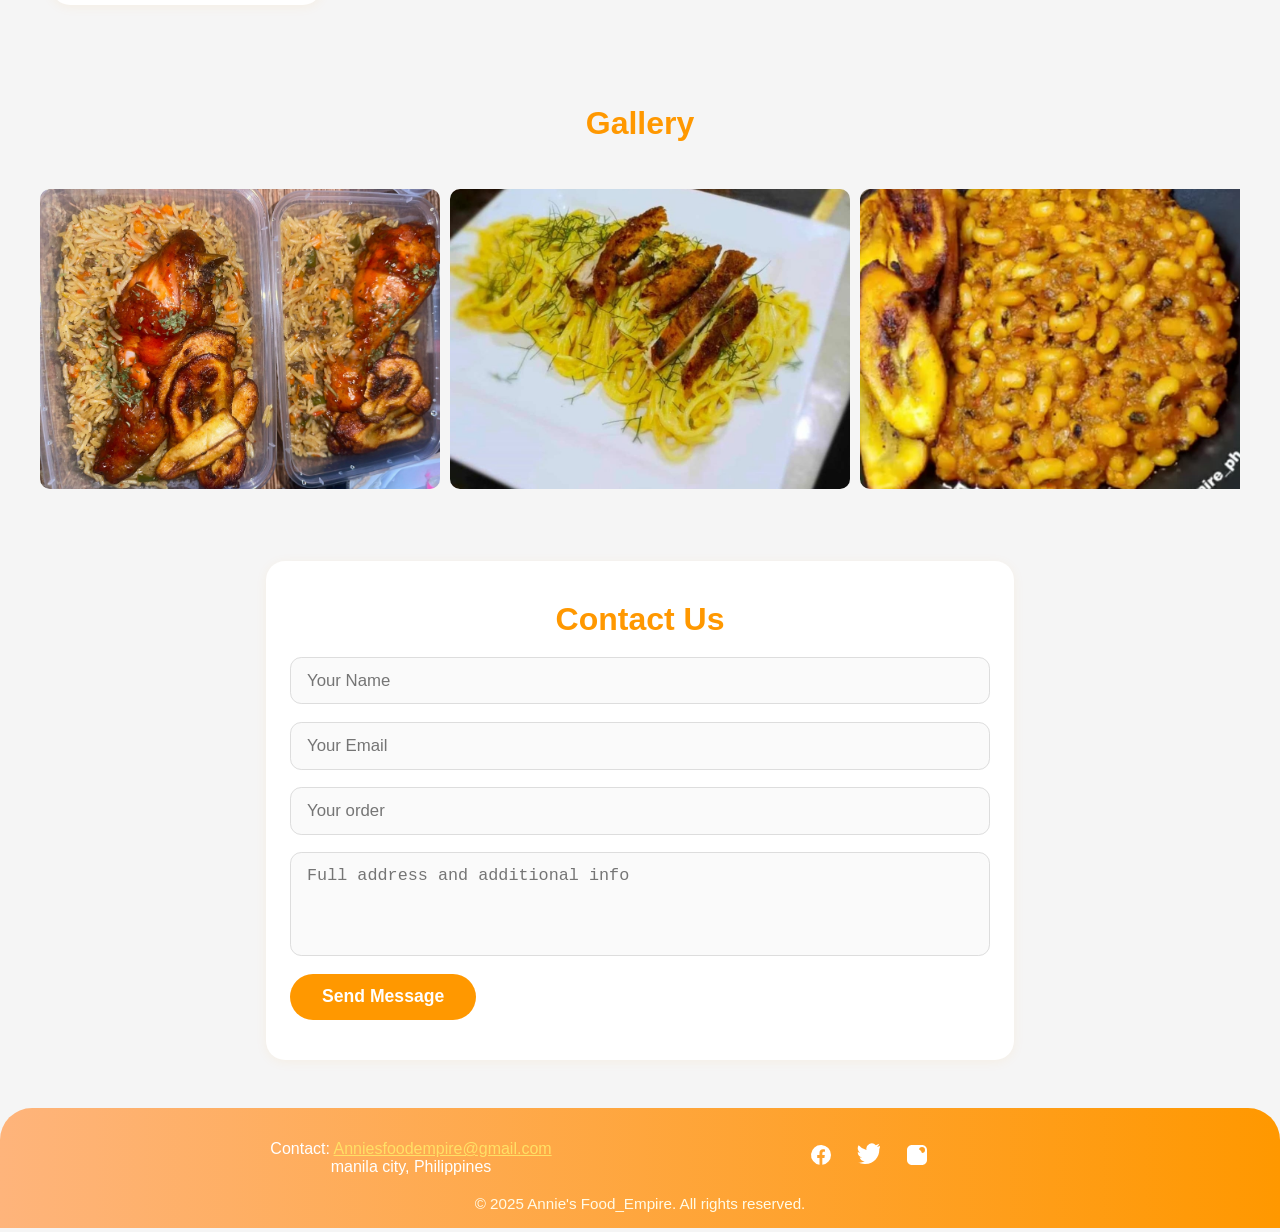
==== commit 69858e24: "Update index.html" ====
--- a/index.html
+++ b/index.html
@@ -135,8 +135,8 @@
   <footer>
     <div class="footer-container">
       <div class="footer-info">
-        <div>Contact: <a href="mailto:info@salad.com" style="color:#ffe066;text-decoration:underline;">info@salad.com</a></div>
-        <div>123 Healthy Lane, Food City</div>
+        <div>Contact: <a href="mailto:anniesfoodempire@gmail.com" style="color:#ffe066;text-decoration:underline;">Anniesfoodempire@gmail.com</a></div>
+        <div>manila city, Philippines</div>
       </div>
       <div class="footer-social">
         <a href="#" aria-label="Facebook">
--- a/Anny.css
+++ b/Anny.css
@@ -466,4 +466,5 @@
       .steps-title, .menu-title, .contact-title {
         font-size: 1.3rem;
       }
-    }+        
+    }
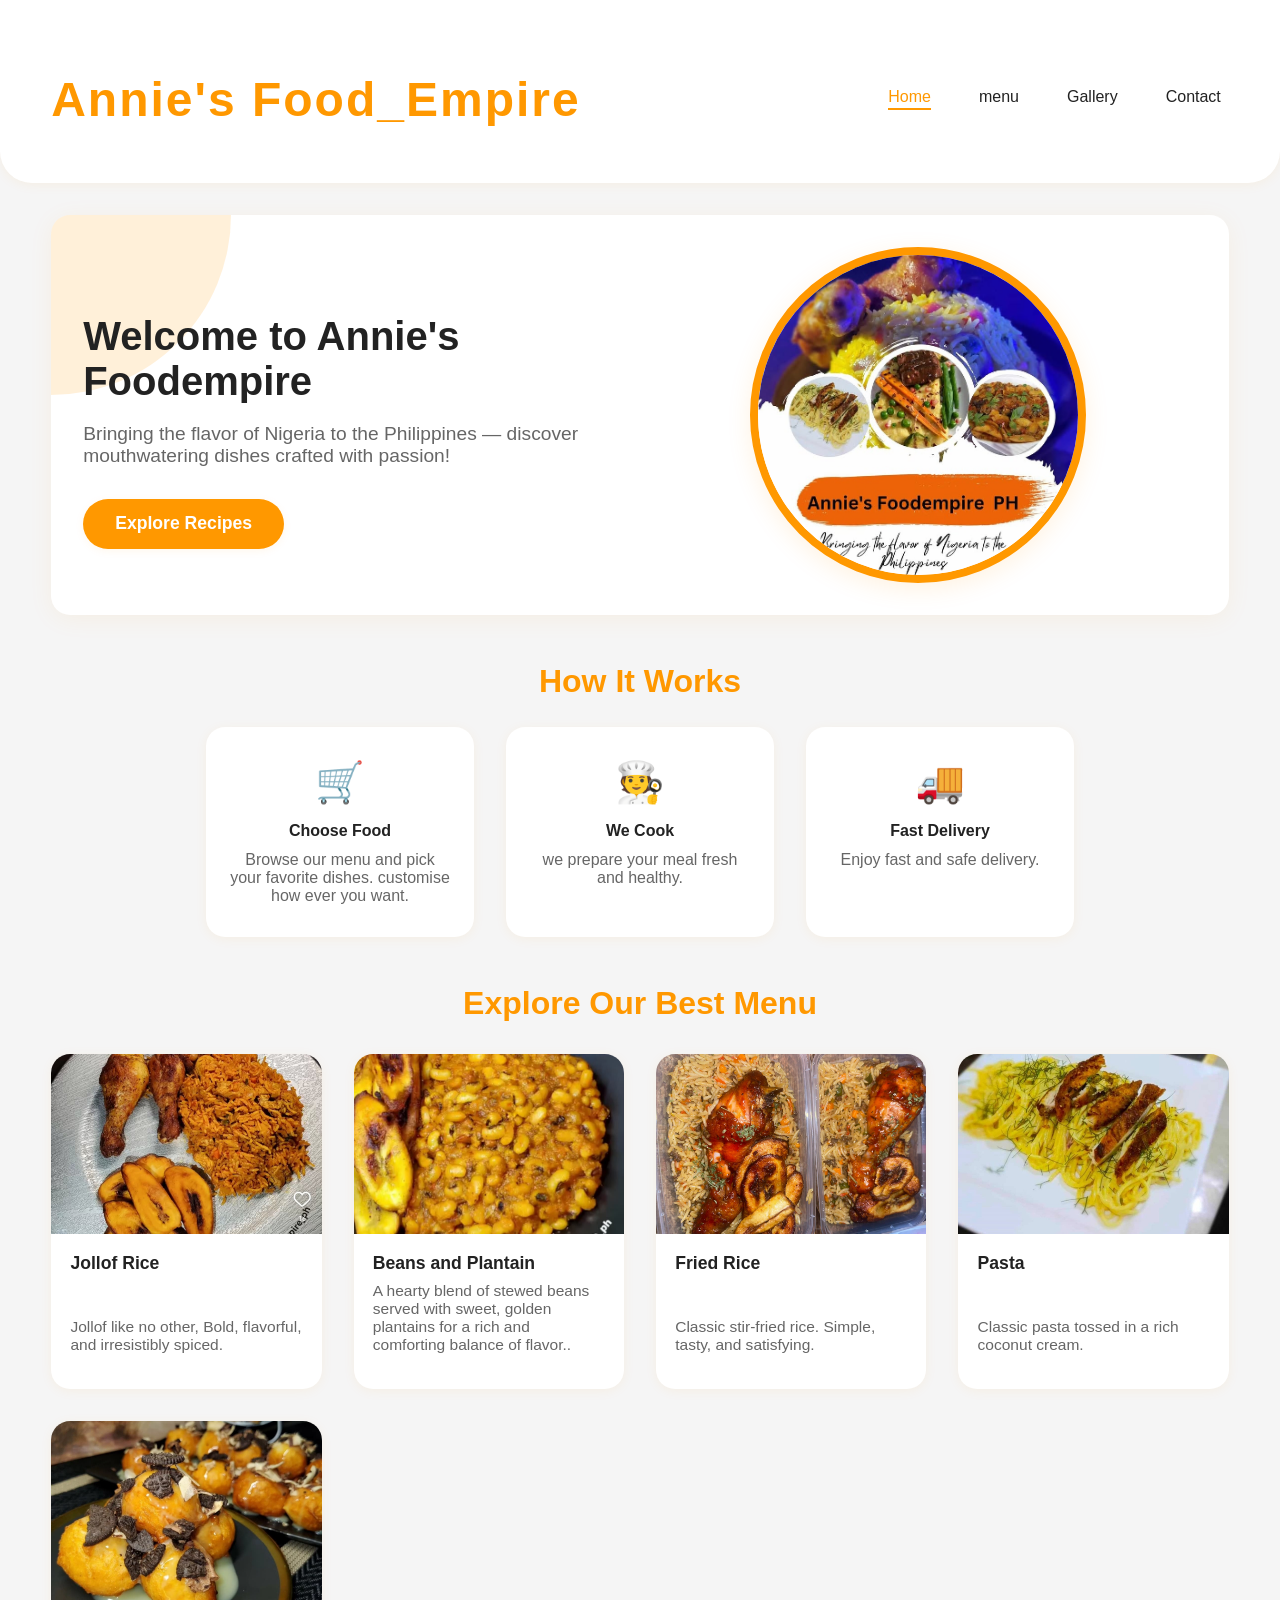
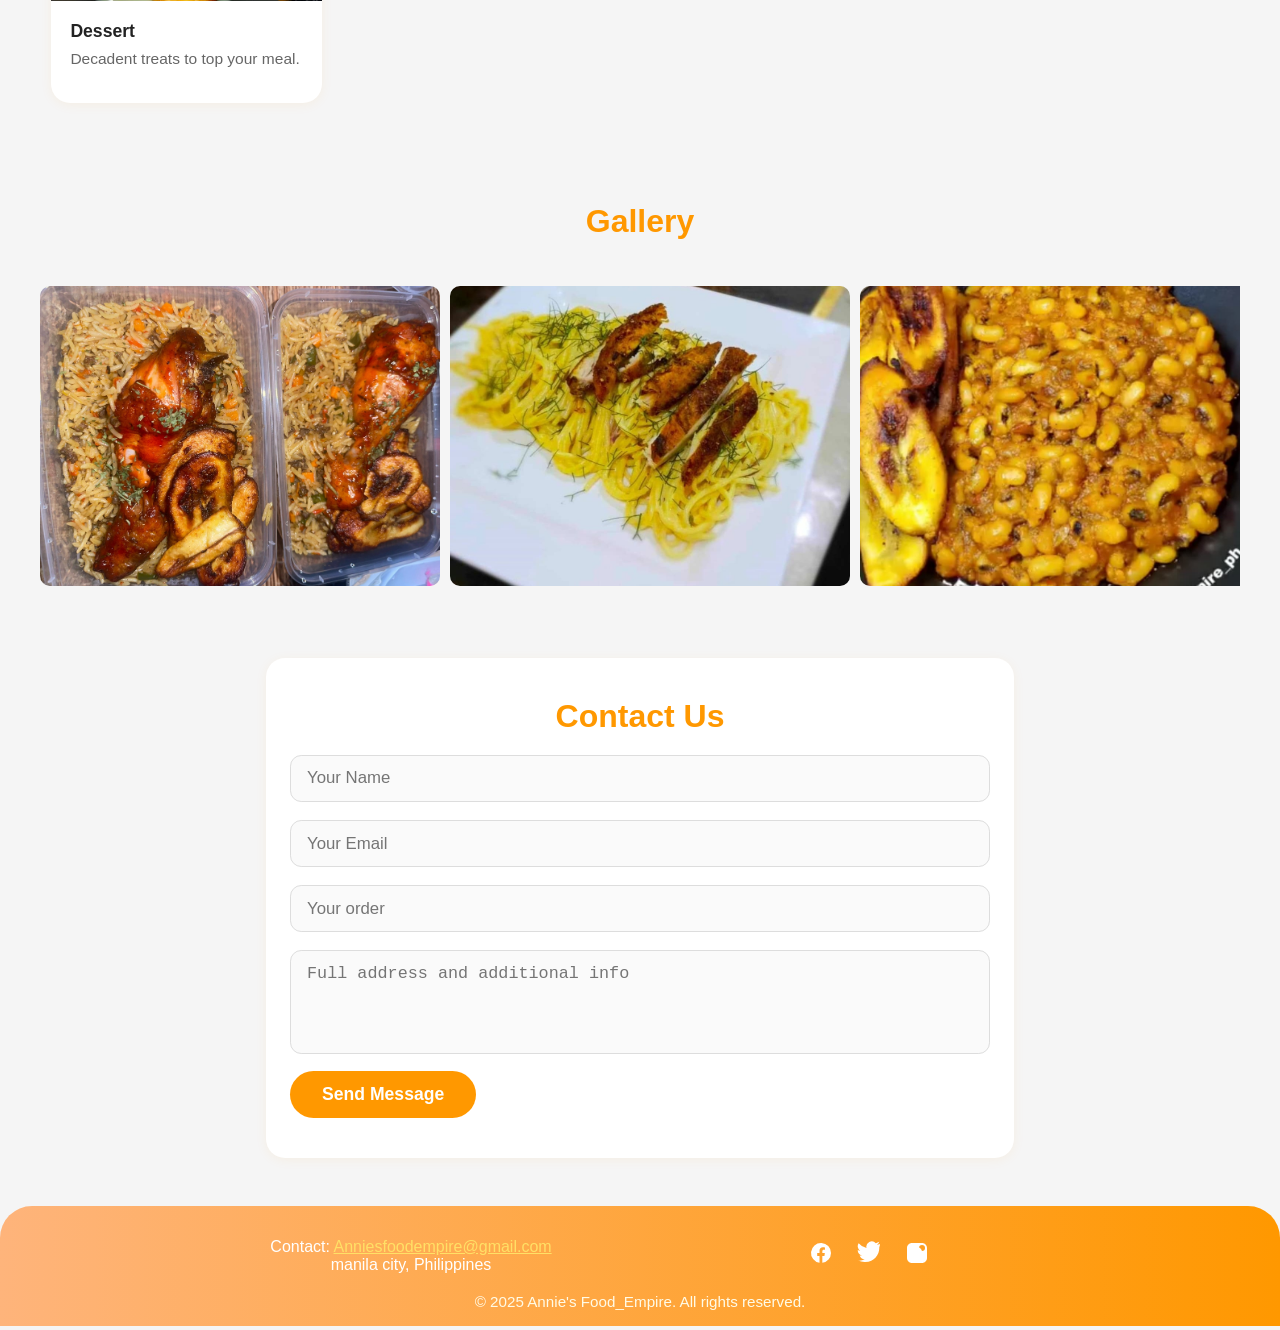
==== commit 94199380: "Update index.html" ====
--- a/index.html
+++ b/index.html
@@ -9,7 +9,7 @@
 </head>
 <body>
   <header>
-    <div class="logo" >Annie's Food_Empire</div>
+    <div class="logo" ><h2>Annie's Food_Empire</h2></div>
     <nav>
       <a href="#home" class="active">Home</a>
       <a href="#menu">menu</a>
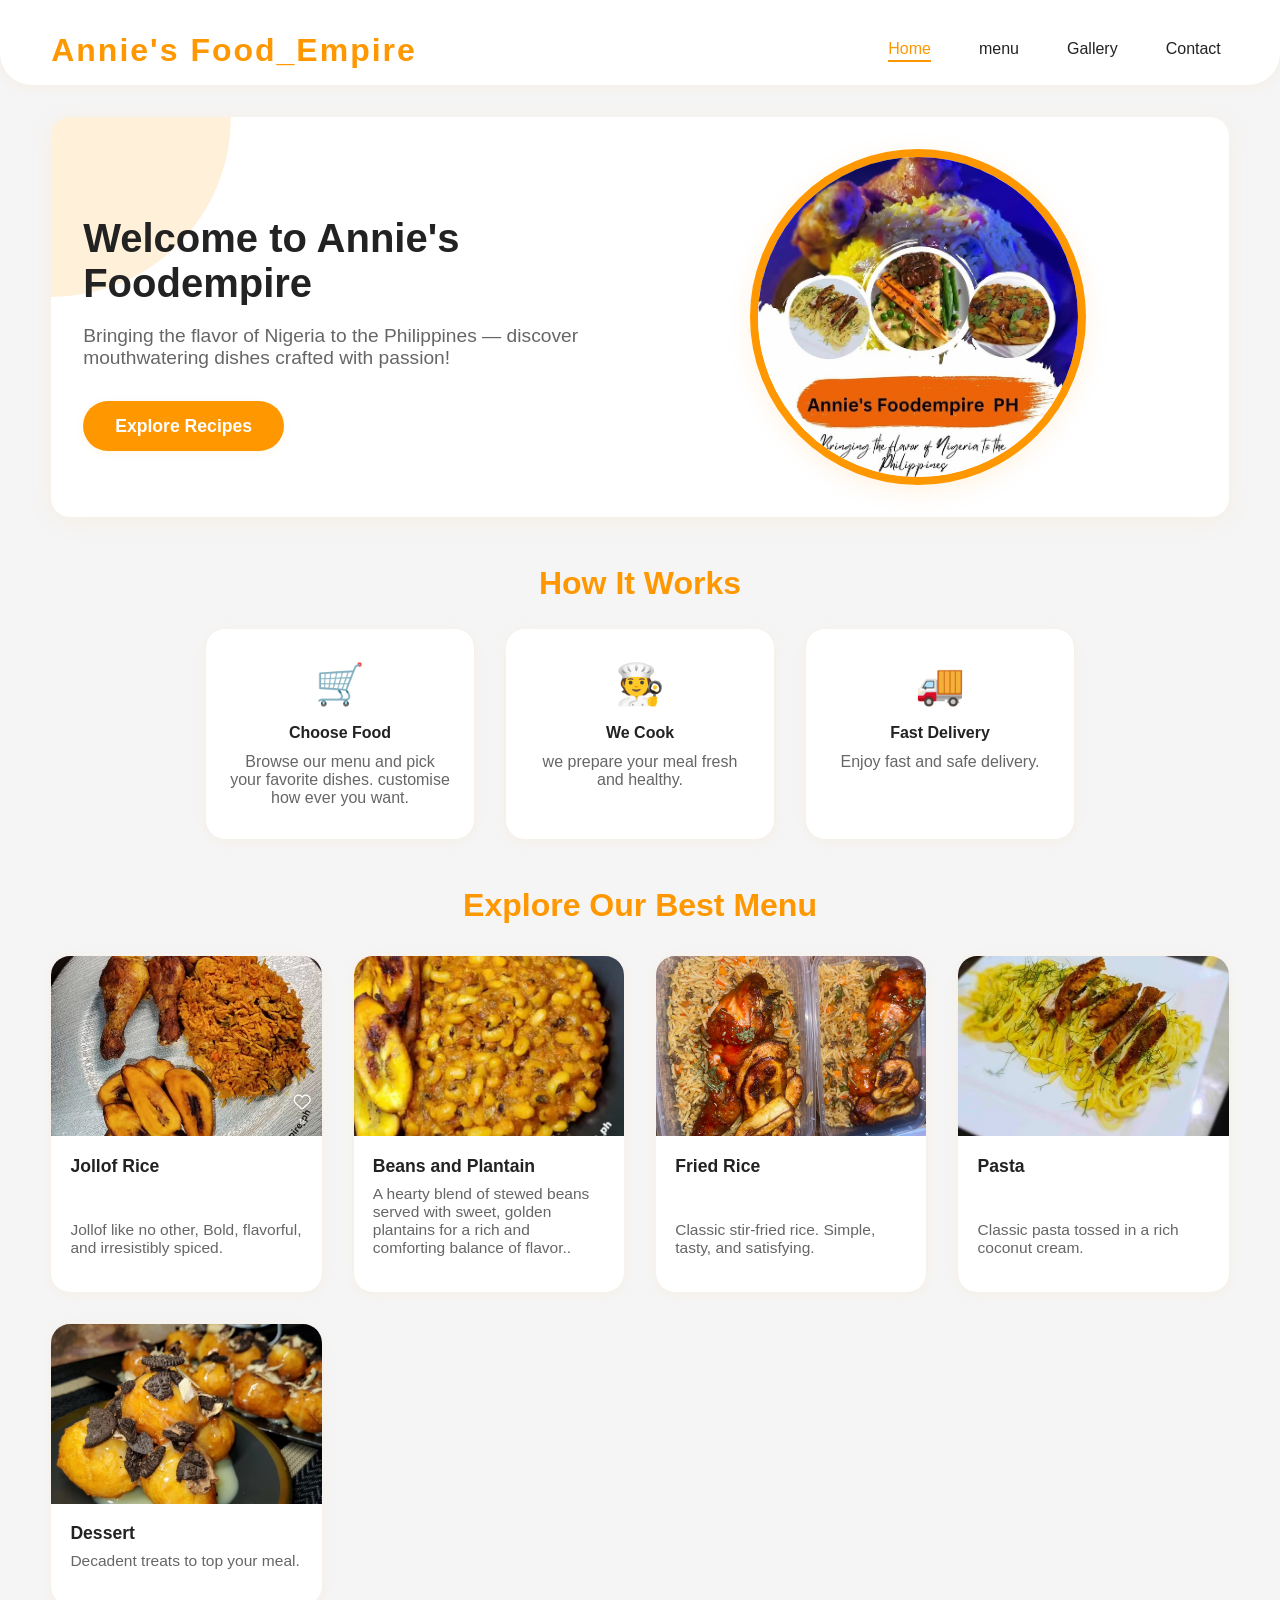
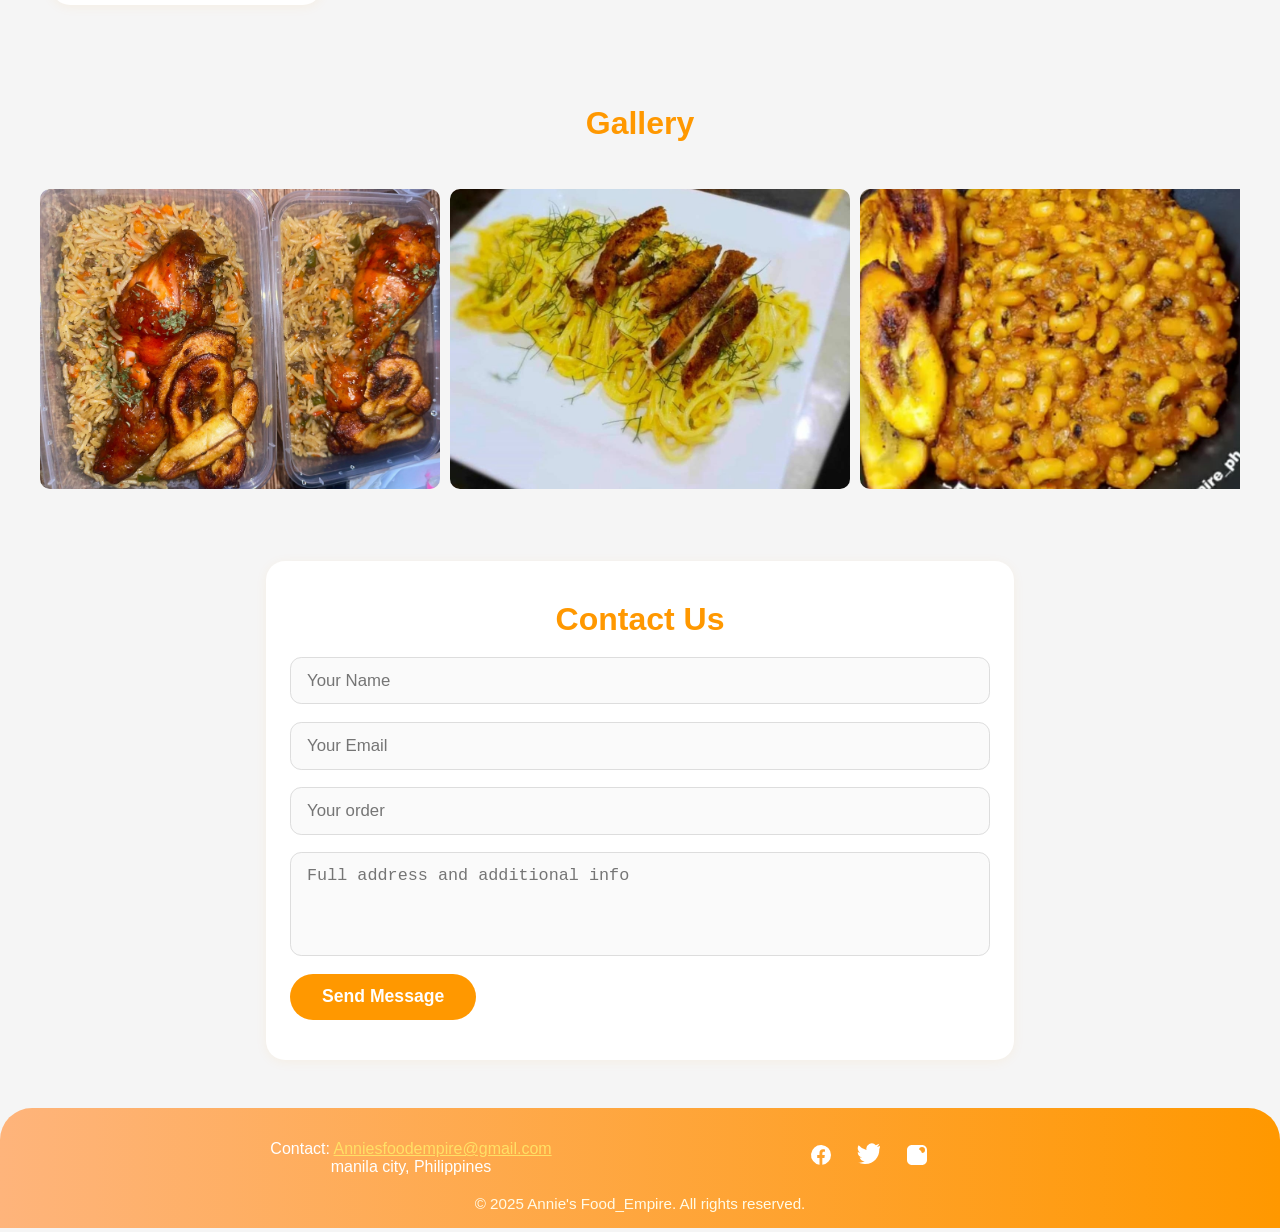
==== commit cc18ce33: "Update index.html" ====
--- a/index.html
+++ b/index.html
@@ -9,7 +9,7 @@
 </head>
 <body>
   <header>
-    <div class="logo" ><h2>Annie's Food_Empire</h2></div>
+    <div class="logo" >Annie's Food_Empire</div>
     <nav>
       <a href="#home" class="active">Home</a>
       <a href="#menu">menu</a>
--- a/Anny.css
+++ b/Anny.css
@@ -385,11 +385,11 @@
       gap: 1rem;
     }
     .footer-info {
-      flex: 1 1 300px;
+      flex: 1 1 50px;
       font-size: 1rem;
     }
     .footer-social {
-      flex: 1 1 300px;
+      flex: 1 1 50px;
       display: flex;
       justify-content: center;
       gap: 1.5rem;
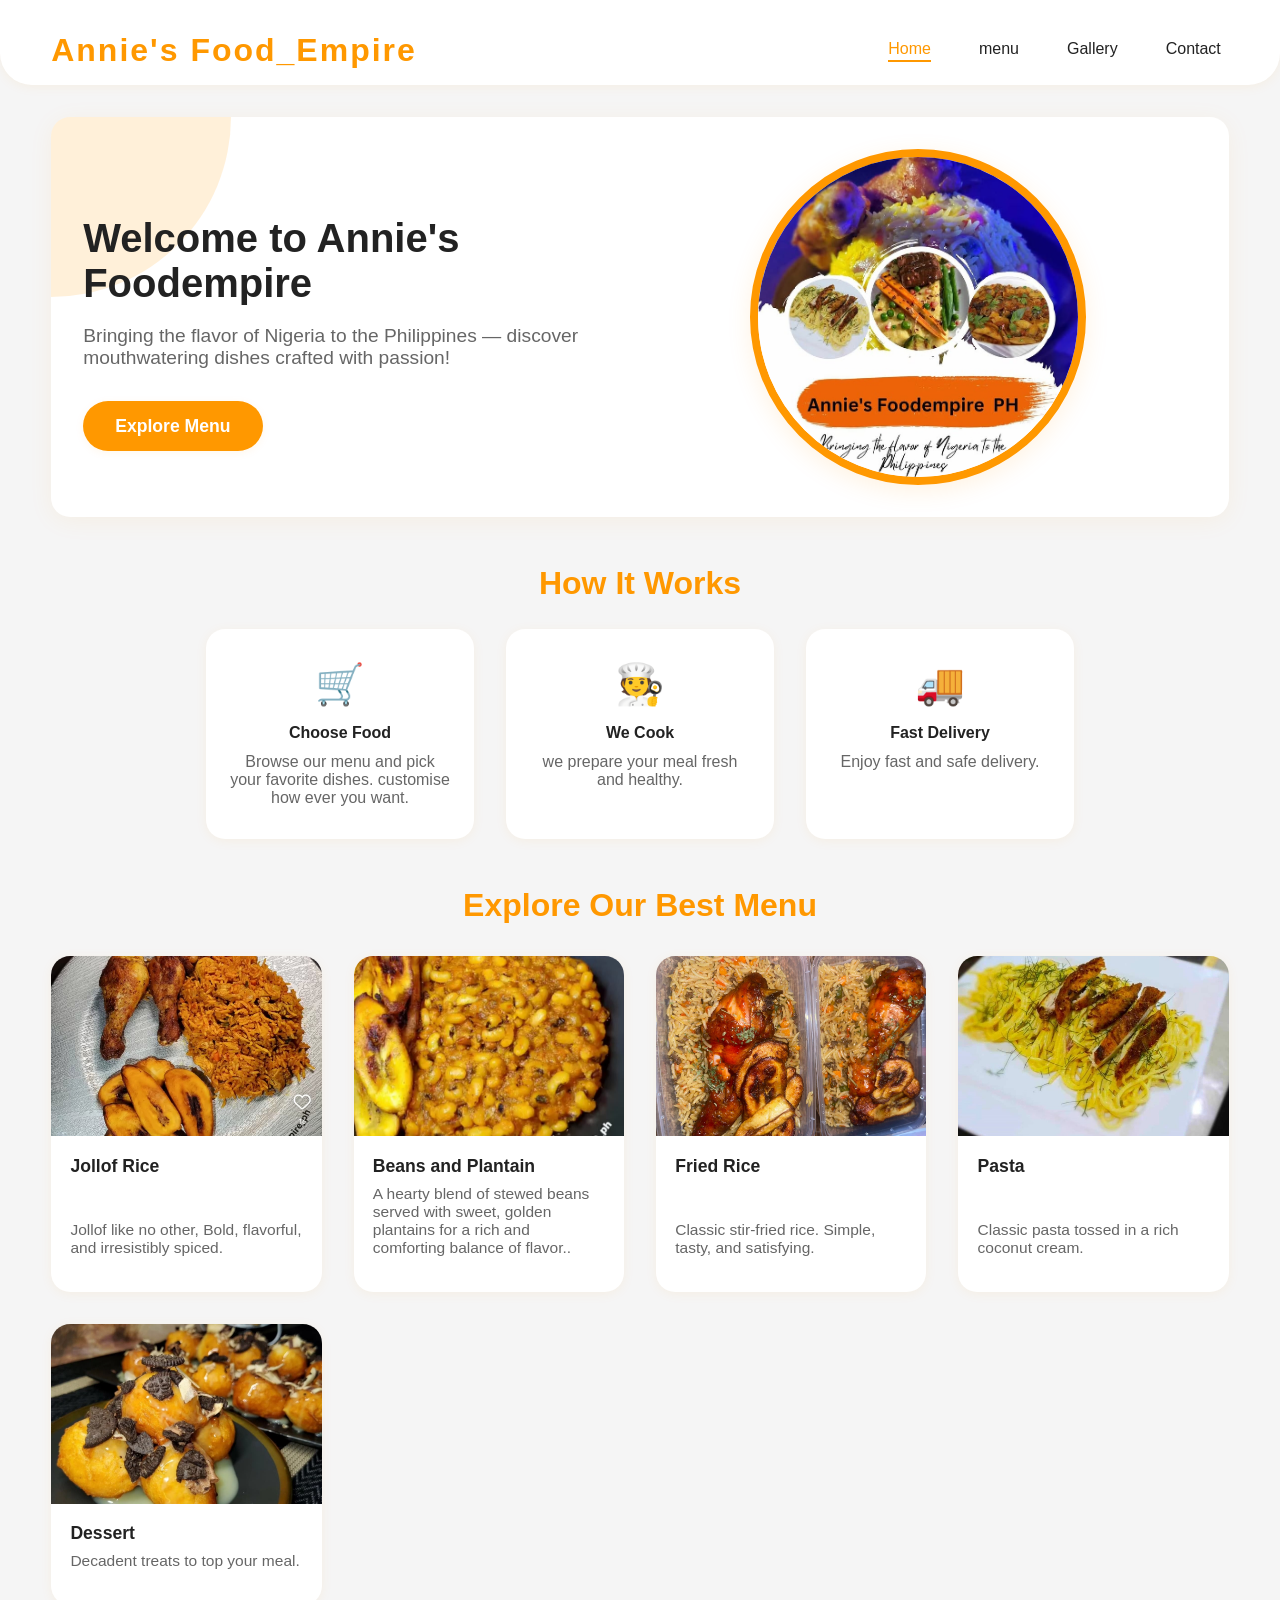
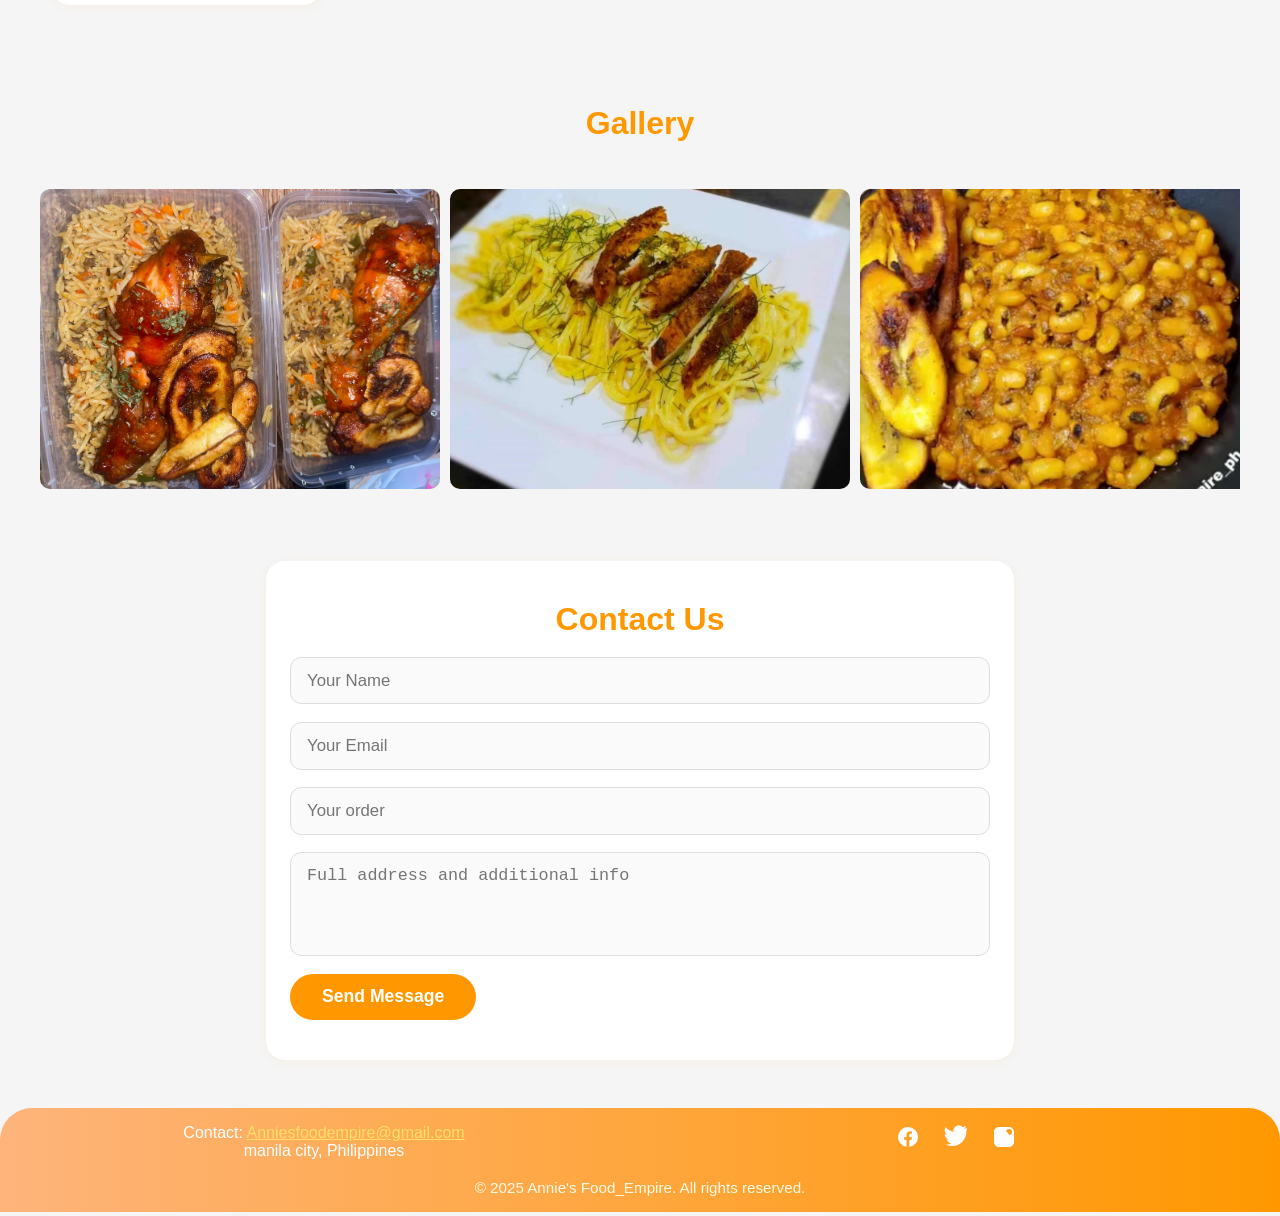
==== commit ce122406: "Update index.html" ====
--- a/index.html
+++ b/index.html
@@ -22,7 +22,7 @@
     <div class="hero-text">
       <h1>Welcome to Annie's Foodempire</h1>
       <p>Bringing the flavor of Nigeria to the Philippines — discover mouthwatering dishes crafted with passion!</p>
-      <button class="hero-btn" id="orderNowBtn">Explore Recipes</button>
+      <button class="hero-btn" id="orderNowBtn">Explore Menu</button>
     </div>
     <div class="hero-img">
       <img src="./Anny-hero.jpg" alt="Annie'food logo" />
--- a/Anny.css
+++ b/Anny.css
@@ -135,6 +135,8 @@
     .steps-section {
       margin: 3rem 4vw 2rem 4vw;
       text-align: center;
+      justify-content: center;
+      justify-items: center;
     }
     .steps-title {
       font-size: 2rem;
@@ -369,19 +371,17 @@
     footer {
       background: linear-gradient(90deg, #feb47b, #ff9800);
       color: white;
-      padding: 2rem 1rem 1rem 1rem;
+      padding: 1rem; 
       text-align: center;
       border-top-left-radius: 2rem;
       border-top-right-radius: 2rem;
       margin-top: 3rem;
     }
     .footer-container {
-      max-width: 900px;
+      width: 100%;
       margin: 0 auto;
       display: flex;
       flex-wrap: wrap;
-      justify-content: space-between;
-      align-items: center;
       gap: 1rem;
     }
     .footer-info {
